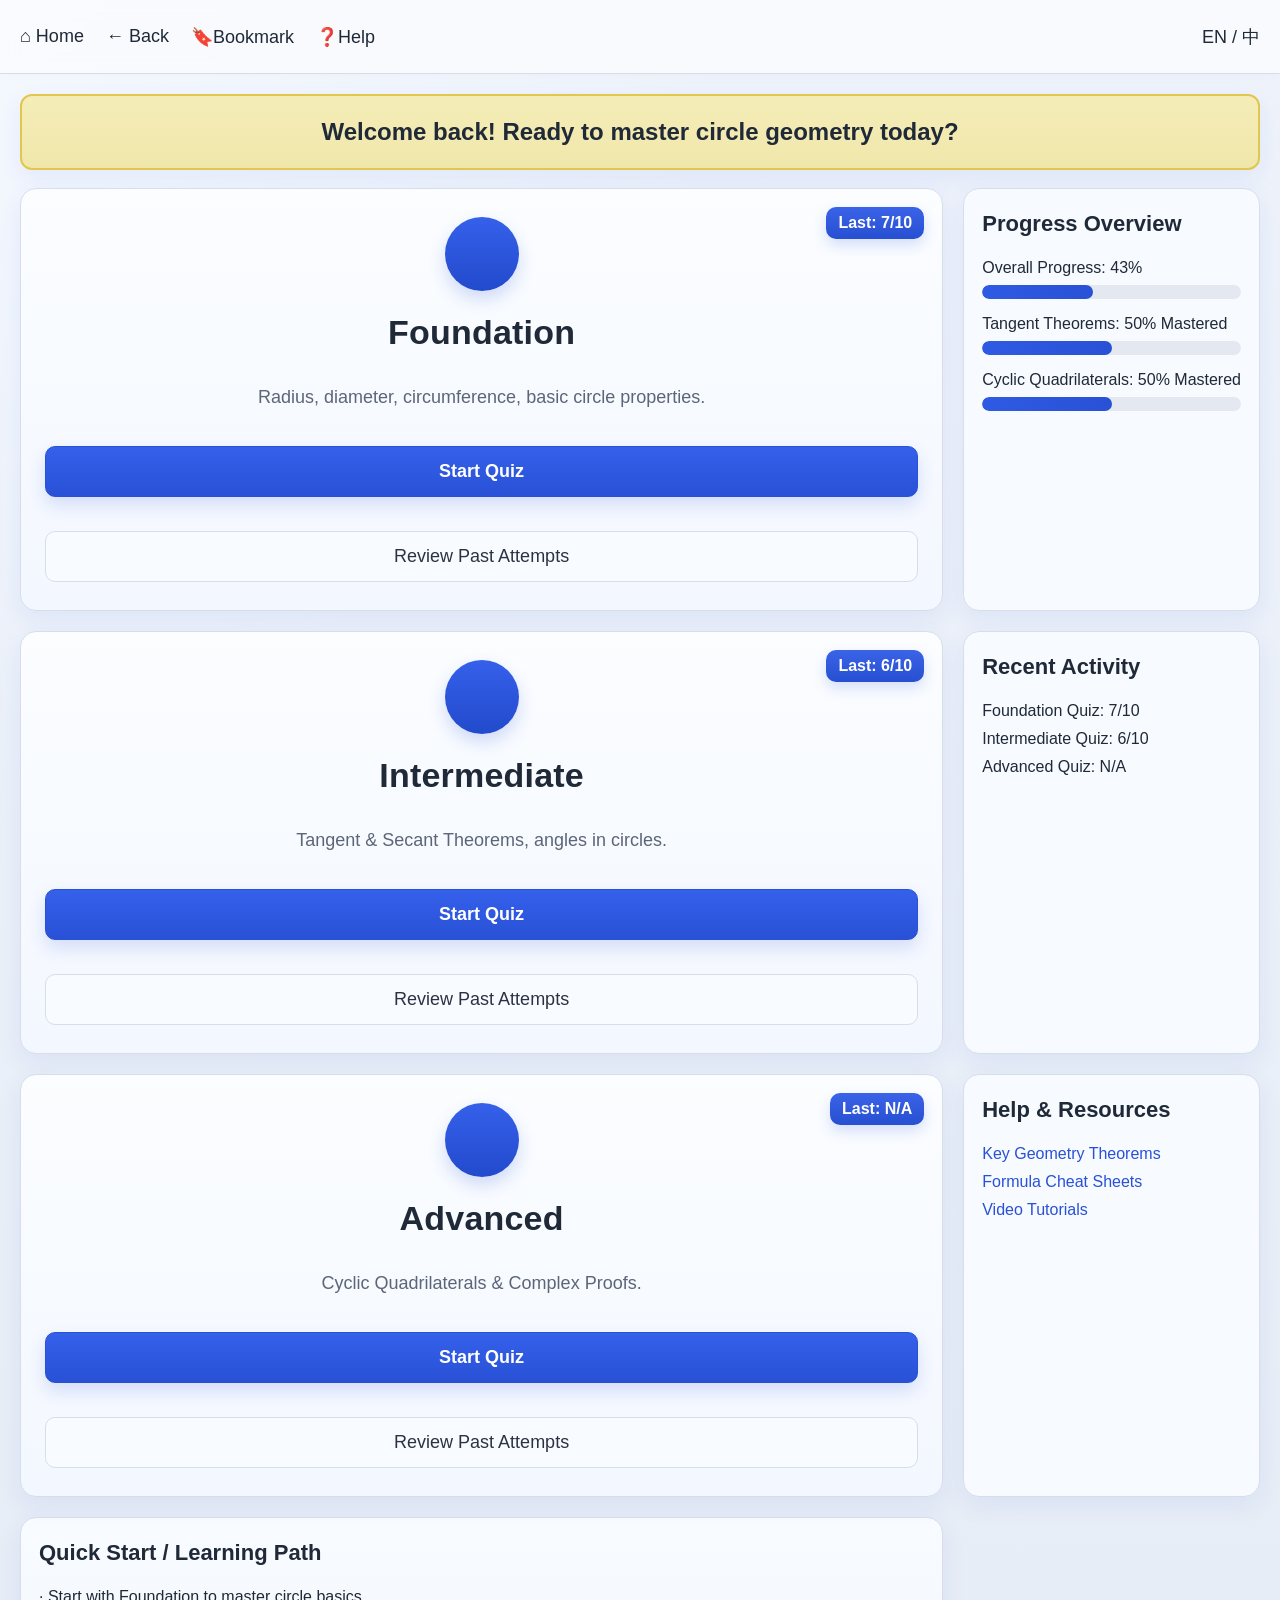
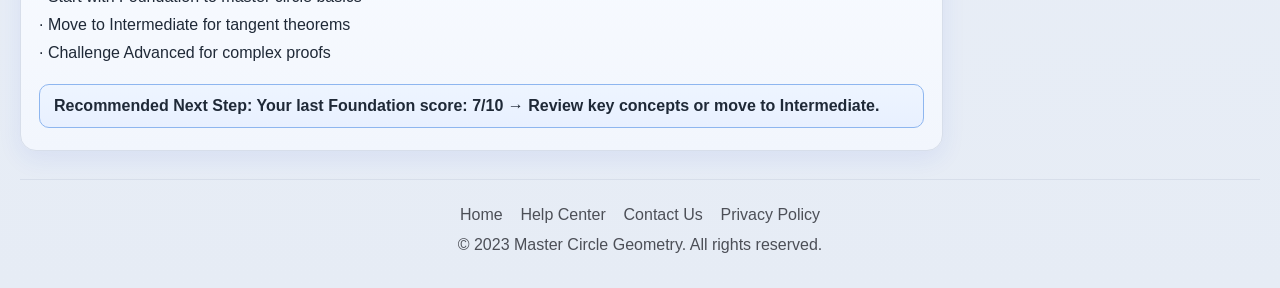
==== c/index.html @ 0cab6c7f "merge branch c into main/c folder" ====
<!DOCTYPE html>
<html lang="zh-CN">
<head>
  <meta charset="UTF-8" />
  <meta name="viewport" content="width=device-width, initial-scale=1.0" />
  <title>Master Circle Geometry Quiz</title>
  <link rel="stylesheet" href="styles.css" />
</head>
<body>
  <div id="app">
    <!-- 首页 -->
    <section id="homePage" class="page active">
      <header class="topbar">
        <div class="topbar-left">
          <span class="top-link">⌂ Home</span>
          <span class="top-link" id="topBackBtn">← Back</span>
          <span class="top-link">🔖Bookmark</span>
          <span class="top-link">❓Help</span>
        </div>
        <div class="topbar-right">EN / 中</div>
      </header>

      <div class="welcome-banner">Welcome back! Ready to master circle geometry today?</div>

<div class="home-grid">
  <div class="card module-card foundation-card" data-module="Foundation">
    <div class="module-icon"></div>
    <div class="module-badge" id="badge-Foundation">Last: 7/10</div>
    <h2>Foundation</h2>
    <p>Radius, diameter, circumference, basic circle properties.</p>
    <button class="btn btn-primary start-btn" data-module="Foundation">Start Quiz</button>
    <button class="btn btn-secondary review-btn" data-module="Foundation">Review Past Attempts</button>
  </div>

  <div class="card side-card progress-card">
    <h3>Progress Overview</h3>
    <div class="progress-label">Overall Progress: <span id="overallProgressText">65%</span></div>
    <div class="bar"><div class="bar-fill" id="overallProgressBar" style="width:65%"></div></div>

    <div class="progress-label">Tangent Theorems: <span id="tangentProgressText">80% Mastered</span></div>
    <div class="bar"><div class="bar-fill" id="tangentProgressBar" style="width:80%"></div></div>

    <div class="progress-label">Cyclic Quadrilaterals: <span id="cyclicProgressText">50% Mastered</span></div>
    <div class="bar"><div class="bar-fill" id="cyclicProgressBar" style="width:50%"></div></div>
  </div>

  <div class="card module-card intermediate-card" data-module="Intermediate">
    <div class="module-icon"></div>
    <div class="module-badge" id="badge-Intermediate">Last: 6/10</div>
    <h2>Intermediate</h2>
    <p>Tangent &amp; Secant Theorems, angles in circles.</p>
    <button class="btn btn-primary start-btn" data-module="Intermediate">Start Quiz</button>
    <button class="btn btn-secondary review-btn" data-module="Intermediate">Review Past Attempts</button>
  </div>

  <div class="card side-card recent-card">
    <h3>Recent Activity</h3>
    <div id="recentActivityList">
      <p>Foundation Quiz: 7/10</p>
      <p>Intermediate Quiz: 6/10</p>
      <p>Advanced Quiz: N/A</p>
    </div>
  </div>

  <div class="card module-card advanced-card" data-module="Advanced">
    <div class="module-icon"></div>
    <div class="module-badge" id="badge-Advanced">Last: N/A</div>
    <h2>Advanced</h2>
    <p>Cyclic Quadrilaterals &amp; Complex Proofs.</p>
    <button class="btn btn-primary start-btn" data-module="Advanced">Start Quiz</button>
    <button class="btn btn-secondary review-btn" data-module="Advanced">Review Past Attempts</button>
  </div>

  <div class="card side-card help-card">
    <h3>Help &amp; Resources</h3>
    <a href="javascript:void(0)">Key Geometry Theorems</a>
    <a href="javascript:void(0)">Formula Cheat Sheets</a>
    <a href="javascript:void(0)">Video Tutorials</a>
  </div>

  <div class="card quick-start quick-card">
    <h3>Quick Start / Learning Path</h3>
    <p>· Start with Foundation to master circle basics</p>
    <p>· Move to Intermediate for tangent theorems</p>
    <p>· Challenge Advanced for complex proofs</p>
    <div class="recommend-tip" id="recommendTip">
      Recommended Next Step: Your last Foundation score: 7/10 → Review key concepts or move to Intermediate.
    </div>
  </div>
</div>

      <footer class="footer">
        <div>Home &nbsp;&nbsp; Help Center &nbsp;&nbsp; Contact Us &nbsp;&nbsp; Privacy Policy</div>
        <div>© 2023 Master Circle Geometry. All rights reserved.</div>
      </footer>
    </section>

    <!-- 题目页 -->
<section id="quizPage" class="page">
  <header class="topbar">
    <div class="topbar-left">
      <span class="top-link" id="quizHomeBtn">⌂ Home</span>
      <span class="top-link" id="quizBackBtn">← Back</span>
      <span class="top-link">🔖Bookmark</span>
      <span class="top-link">❓Help</span>
    </div>
    <div class="topbar-right">EN / 中</div>
  </header>

  <div class="quiz-progress-wrap">
    <div class="quiz-progress-left">
      <span class="quiz-progress-title">Quiz Progress:</span>
      <div class="bar quiz-top-bar">
        <div id="quizTopProgress" class="bar-fill" style="width:10%"></div>
      </div>
    </div>
    <div class="quiz-progress-right">
      <span>Time Remaining: <span id="timeRemaining">02:45</span></span>
      <span>Questions Answered: <span id="questionsAnswered">0/10</span></span>
    </div>
  </div>

  <div class="quiz-layout">
    <!-- 左侧图示 -->
    <div class="card diagram-card">
      <div class="diagram-inner">
        <div class="diagram-placeholder" id="diagramArea"></div>
      </div>
    </div>

    <!-- 中间题目区 -->
    <div class="quiz-center">
      <div class="card question-card">
        <div class="question-card-top">
          <div class="question-title-row">
            <h2 id="questionTitle">Question 1</h2>
            <div class="question-tools">💡 Hint? &nbsp; 🚩</div>
          </div>

          <p id="questionText"></p>

          <div class="theorem-reminder" id="questionHint"></div>
        </div>

        <div class="question-card-body">
          <div id="answerPanel">
            <h3>Select your answer:</h3>
            <div id="optionsList"></div>
            <button id="submitAnswerBtn" class="btn btn-primary full-btn">Submit Answer</button>
          </div>

          <div id="feedbackPanel" class="hidden">
            <div id="feedbackText" class="feedback-text"></div>
            <div class="feedback-actions" id="feedbackActions"></div>
          </div>
        </div>
      </div>
    </div>

    <!-- 右侧功能区 -->
    <div class="quiz-right">
      <div class="card side-card nav-card">
        <h3>Quiz Navigation</h3>
        <div id="quizNavGrid" class="nav-grid"></div>
        <div class="nav-btn-group">
          <button id="prevQuestionBtn" class="btn btn-secondary">← Previous Question</button>
          <button id="nextQuestionBtn" class="btn btn-secondary">Next Question →</button>
          <button id="quizSummaryBtn" class="btn btn-primary">Quiz Summary</button>
        </div>
      </div>

      <div class="card side-card tools-card">
        <h3>Additional Tools</h3>
        <div class="tool-btn-group">
          <button class="btn btn-secondary tool-btn" id="stepSolutionBtn">Step-by-Step Solution</button>
          <button class="btn btn-secondary tool-btn" id="formulaBtn">Formula Sheet</button>
          <button class="btn btn-secondary tool-btn" id="videoBtn">Video Tutorial</button>
        </div>
      </div>
    </div>
  </div>

  <footer class="footer">
    <div>Home &nbsp;&nbsp; Help Center &nbsp;&nbsp; Contact Us &nbsp;&nbsp; Privacy Policy</div>
    <div>© 2023 Master Circle Geometry. All rights reserved.</div>
  </footer>
</section>

    <!-- 历史测验入口 -->
    <section id="attemptChooserPage" class="page">
      <header class="simple-header">
        <div class="simple-left">◻ ← 🔖 ❓</div>
        <div class="simple-right">Home &gt; Quiz &nbsp; EN / 中</div>
      </header>

      <div class="chooser-wrap">
        <h1>Review Past Attempts</h1>
        <div class="chooser-subtitle" id="attemptChooserModule">Foundation</div>
        <div class="chooser-btns">
          <button class="btn btn-primary chooser-btn" id="openLastAttemptBtn">last time</button>
          <button class="btn btn-primary chooser-btn" id="openPreviousAttemptBtn">the time before last</button>
          <button class="btn btn-secondary chooser-btn" id="exitChooserBtn">Exit</button>
        </div>
      </div>
    </section>

    <!-- 成绩页 -->
    <section id="resultPage" class="page">
      <header class="simple-header">
        <div class="simple-left">◻ ← 🔖 ❓</div>
        <div class="simple-right">Home &gt; Quiz &nbsp; EN / 中</div>
      </header>

      <div class="result-wrap">
        <h1>Great Work!</h1>

        <div class="card result-score-card">
          <div class="big-score">
            <div id="resultPercent">80</div>
            <div>%</div>
          </div>
          <div class="result-meta">
            <div class="result-badge" id="resultBadge">Tangent Theorem Proficient</div>
            <div id="resultSummaryText">8/10 Correct, 2 Mistakes</div>
          </div>
          <div class="stars" id="resultStars"></div>
        </div>

        <div class="result-message" id="resultMessage">
          You aced tangent length problems! Review chord segment theorems to strengthen your skills.
        </div>

        <div class="card mastery-card">
          <h2>Theorem Mastery</h2>
          <p class="mastery-overview">Mastery Overview: Good progress!</p>
          <div id="masteryGrid" class="mastery-grid"></div>
          <div class="next-steps" id="nextStepsText">Next Steps: Focus on weak topics to reach 100% mastery</div>
        </div>

        <div class="card summary-card">
          <h2>Mistake Summary</h2>
          <div id="mistakeSummaryList"></div>
        </div>

        <div class="bottom-panels">
         <div class="card learning-path">
  <div class="learning-path-header">
    <div>
      <h2>Learning Path</h2>
      <p class="learning-path-subtitle">Choose your next step based on this quiz result.</p>
    </div>
    <div class="learning-path-badge">Smart Recommendation</div>
  </div>

  <div class="learning-action-list">
    <button class="btn btn-secondary learning-btn" id="reviewMistakesBtn">
      <span class="learning-btn-title">Review Mistakes</span>
      <span class="learning-btn-desc">Check wrong answers and explanations</span>
    </button>

    <button class="btn btn-primary learning-btn" id="practiceWeakBtn">
      <span class="learning-btn-title">Practice Weak Problems</span>
      <span class="learning-btn-desc">Retry questions from your weakest topic</span>
    </button>

    <button class="btn btn-primary learning-btn" id="nextLevelBtn">
      <span class="learning-btn-title">Next Level Quiz</span>
      <span class="learning-btn-desc">Move forward to the next module</span>
    </button>

    <button class="btn btn-secondary learning-btn" id="advancedTopicsBtn">
      <span class="learning-btn-title">Explore Advanced Topics</span>
      <span class="learning-btn-desc">Preview key theorems and challenge content</span>
    </button>
  </div>

  <div class="learning-detail-panel" id="learningDetailPanel">
    <div class="learning-detail-title" id="learningDetailTitle">Recommended Action</div>
    <div class="learning-detail-text" id="learningDetailText">
      Based on your result, review mistakes first, then practice your weakest topic.
    </div>
    <div class="learning-detail-tags" id="learningDetailTags">
      <span class="learning-tag">Review</span>
      <span class="learning-tag">Practice</span>
      <span class="learning-tag">Improve Accuracy</span>
    </div>
  </div>
</div>

          <div class="card history-card">
  <div class="history-header">
    <h2>Recent Quiz History</h2>
    <div class="history-badge">Performance Overview</div>
  </div>

  <div id="recentQuizHistory" class="history-list"></div>

  <div class="history-progress-panel">
    <div class="history-progress-title">Module Progress</div>
    <div id="historyProgressBars"></div>
  </div>

  <div class="history-summary-box">
    <div class="summary-item">
      <span class="summary-label">Best Module</span>
      <span class="summary-value" id="bestModuleText">Foundation</span>
    </div>
    <div class="summary-item">
      <span class="summary-label">Needs Review</span>
      <span class="summary-value" id="needsReviewText">Advanced</span>
    </div>
    <div class="summary-item">
      <span class="summary-label">Average Score</span>
      <span class="summary-value" id="averageScoreText">67%</span>
    </div>
  </div>
</div>
        </div>

        <div class="result-extra-controls">
          <label><input type="checkbox" /> Dark Mode</label>
          <button class="lang-btn">Aa</button>
        </div>

        <div class="result-main-actions">
          <button class="btn btn-secondary" id="backHomeFromResultBtn">Back to Home</button>
          <button class="btn btn-primary" id="reviewErrorsFromResultBtn">Review Errors</button>
        </div>
      </div>

      <footer class="footer footer-wide">
        <div>Home &nbsp;&nbsp; Help Center &nbsp;&nbsp; Contact Us</div>
        <div>© 2023 Circle Geometry Quiz. Version 1.0</div>
        <div>Share Your Score &nbsp; ● ● ●</div>
      </footer>
    </section>

    <!-- 错题集页 -->
    <section id="errorPage" class="page">
      <header class="topbar">
        <div class="topbar-left">
          <span class="top-link" id="errorHomeBtn">⌂ Home</span>
          <span class="top-link" id="errorBackBtn">← Back</span>
          <span class="top-link">🔖Bookmark</span>
          <span class="top-link">❓Help</span>
        </div>
        <div class="topbar-right">EN / 中</div>
      </header>

      <div class="error-wrap">
        <h1>错题集 / Review Errors</h1>
        <div id="errorList" class="error-list"></div>
        <div class="error-actions-bottom">
          <button class="btn btn-secondary" id="backHomeFromErrorBtn">Back to Home</button>
        </div>
      </div>

      <footer class="footer">
        <div>Home &nbsp;&nbsp; Help Center &nbsp;&nbsp; Contact Us &nbsp;&nbsp; Privacy Policy</div>
        <div>© 2023 Master Circle Geometry. All rights reserved.</div>
      </footer>
    </section>
  </div>

  <script src="script.js"></script>
</body>
</html>
---- c/styles.css ----
* {
  box-sizing: border-box;
}

:root {
  --bg: #e8edf5;
  --panel: #f3f6fb;
  --panel-2: #eef3fb;
  --card: #f8fbff;
  --border: #d7deea;
  --border-strong: #c8d3e4;
  --text: #1f2937;
  --muted: #5c6678;
  --primary: #2851d6;
  --primary-dark: #1f43b8;
  --primary-soft: #e8efff;
  --success: #108a43;
  --danger: #d33f3f;
  --warning: #efe3a2;
  --shadow: 0 8px 24px rgba(40, 81, 214, 0.08);
}

body {
  margin: 0;
  background:
    radial-gradient(circle at top left, #f4f8ff 0%, rgba(244,248,255,0) 32%),
    linear-gradient(180deg, #eef3fb 0%, #e6ecf5 100%);
  color: var(--text);
  font-family: "Segoe UI", "PingFang SC", "Microsoft YaHei", sans-serif;
}

.page {
  display: none;
  min-height: 100vh;
}

.page.active {
  display: block;
}

.topbar,
.simple-header {
  height: 74px;
  border-bottom: 1px solid var(--border);
  background: rgba(250, 251, 254, 0.88);
  backdrop-filter: blur(8px);
  display: flex;
  align-items: center;
  justify-content: space-between;
  padding: 0 20px;
  font-size: 18px;
  box-shadow: 0 2px 10px rgba(0, 0, 0, 0.02);
}

.topbar-left,
.simple-left {
  display: flex;
  gap: 22px;
  align-items: center;
}

.top-link {
  cursor: pointer;
  user-select: none;
  transition: color 0.2s ease, transform 0.2s ease;
}

.top-link:hover {
  color: var(--primary);
  transform: translateY(-1px);
}

.topbar-right,
.simple-right {
  font-size: 18px;
}

.welcome-banner {
  width: calc(100% - 40px);
  margin: 20px auto 18px;
  background: linear-gradient(180deg, #f5edb8 0%, #efe7aa 100%);
  border: 2px solid #e2c64d;
  border-radius: 12px;
  text-align: center;
  padding: 22px 16px;
  font-size: 24px;
  font-weight: 700;
  box-shadow: var(--shadow);
}


.home-grid {
  display: grid;
  grid-template-columns: 2.1fr 1fr;
  gap: 20px;

  width: 100%;
  max-width: 1400px;
  margin: 0 auto;
  padding: 0 20px;

  align-items: stretch;
}

/* 左列 */
.foundation-card,
.intermediate-card,
.advanced-card,
.quick-card {
  grid-column: 1;
}

/* 右列 */
.progress-card,
.recent-card,
.help-card {
  grid-column: 2;
}

/* 卡片填满 */
.module-card,
.quick-start,
.side-card {
  width: 100%;
}

/* 关键：让 Advanced 和 Help 对齐 */
.advanced-card,
.help-card {
  height: 100%;
}

.module-card,
.quick-start,
.side-card {
  width: 100%;
}

.advanced-card,
.help-card {
  height: 100%;
}

.home-grid {
  align-items: stretch;
}

.card {
  background: rgba(248, 251, 255, 0.94);
  border: 1.5px solid var(--border);
  border-radius: 16px;
  padding: 22px 18px;
  box-shadow: var(--shadow);
}

.module-card {
  min-height: 210px;
  position: relative;
  text-align: left;
  display: grid;
  grid-template-columns: 120px 1fr 280px;
  align-items: center;
  gap: 22px;
  padding: 28px 24px;
  background: linear-gradient(180deg, #fbfdff 0%, #f3f7ff 100%);
}

.module-card:hover {
  transform: translateY(-2px);
  box-shadow: 0 14px 30px rgba(40, 81, 214, 0.12);
  transition: all 0.2s ease;
}

.module-main {
  display: flex;
  flex-direction: column;
  justify-content: center;
  min-height: 100%;
}

.module-actions {
  display: flex;
  flex-direction: column;
  justify-content: center;
  gap: 6px;
}

.module-icon {
  width: 74px;
  height: 74px;
  border-radius: 50%;
  background: linear-gradient(180deg, #3560ea 0%, #224acc 100%);
  margin: 0 auto;
  box-shadow: 0 8px 18px rgba(40, 81, 214, 0.2);
}

.module-badge {
  position: absolute;
  top: 18px;
  right: 18px;
  background: linear-gradient(180deg, #3a63e7 0%, #274fd2 100%);
  color: #fff;
  border-radius: 10px;
  padding: 8px 12px;
  font-weight: 700;
  line-height: 1;
  box-shadow: 0 6px 14px rgba(40, 81, 214, 0.18);
}

.module-card h2 {
  margin: 0 0 10px;
  font-size: 34px;
  font-weight: 600;
  letter-spacing: 0.2px;
}

.module-card p {
  margin: 0;
  font-size: 18px;
  color: var(--muted);
  line-height: 1.55;
}

.btn {
  width: 100%;
  border-radius: 10px;
  border: 1.5px solid var(--border);
  padding: 14px 18px;
  font-size: 18px;
  cursor: pointer;
  margin-top: 12px;
  transition: all 0.18s ease;
}

.btn:hover {
  transform: translateY(-1px);
}

.btn-primary {
  background: linear-gradient(180deg, #3560ea 0%, #2851d6 100%);
  border-color: #2851d6;
  color: #fff;
  font-weight: 700;
  box-shadow: 0 8px 18px rgba(40, 81, 214, 0.16);
}

.btn-primary:hover {
  background: linear-gradient(180deg, #3c67f0 0%, #244ac5 100%);
}

.btn-secondary {
  background: #f8fbff;
  color: #2b3342;
}

.quick-start {
  grid-column: 1 / -1;
  min-height: 230px;
  background: linear-gradient(180deg, #f8fbff 0%, #f2f6fd 100%);
}

.quick-start h3,
.side-card h3,
.learning-path h2,
.history-card h2,
.summary-card h2,
.mastery-card h2 {
  margin-top: 0;
  font-size: 22px;
}

.quick-start p,
.side-card p,
.side-card a {
  font-size: 16px;
  margin: 10px 0;
}

.side-card a {
  color: var(--primary);
  text-decoration: none;
  display: block;
}

.side-card a:hover {
  text-decoration: underline;
}

.recommend-tip {
  margin-top: 22px;
  border: 1.5px solid #8eb6ef;
  background: linear-gradient(180deg, #eef5ff 0%, #e8f0ff 100%);
  border-radius: 10px;
  padding: 12px 14px;
  font-weight: 700;
}

.bar {
  width: 100%;
  height: 14px;
  background: #e4e9f1;
  border-radius: 999px;
  overflow: hidden;
}

.bar-fill {
  height: 100%;
  background: linear-gradient(90deg, #2f5ae3 0%, #2851d6 100%);
  border-radius: 999px;
}

.progress-label {
  margin: 16px 0 8px;
  font-size: 16px;
}

.footer {
  margin: 28px 20px 0;
  border-top: 1px solid var(--border);
  padding: 20px 0 28px;
  text-align: center;
  color: #4c4f57;
  line-height: 1.9;
}

.quiz-progress-wrap {
  width: calc(100% - 40px);
  margin: 18px auto 18px;
  border: 1.5px solid #8eb6ef;
  background: linear-gradient(180deg, #edf5ff 0%, #e4efff 100%);
  border-radius: 12px;
  padding: 18px 14px;
  display: flex;
  justify-content: space-between;
  align-items: center;
  box-shadow: var(--shadow);
}

.quiz-progress-left {
  display: flex;
  align-items: center;
  gap: 12px;
  width: 46%;
}

.quiz-progress-title {
  font-size: 18px;
  font-weight: 700;
  white-space: nowrap;
}

.quiz-top-bar {
  flex: 1;
}

.quiz-progress-right {
  display: flex;
  gap: 24px;
  font-size: 18px;
}

.quiz-layout {
  width: calc(100% - 40px);
  margin: 0 auto;
  display: grid;
  grid-template-columns: 1.15fr 1.1fr 0.72fr;
  gap: 18px;
}

.diagram-card {
  min-height: 640px;
  display: flex;
  align-items: center;
  justify-content: center;
}

.diagram-placeholder {
  width: 100%;
  height: 560px;
  position: relative;
  background: linear-gradient(180deg, #fbfdff 0%, #f3f7fe 100%);
  border-radius: 12px;
}

.diagram-placeholder .point,
.diagram-placeholder .label {
  position: absolute;
  font-size: 20px;
}

.question-card {
  min-height: 640px;
}

.question-title-row {
  display: flex;
  justify-content: space-between;
  align-items: flex-start;
  gap: 10px;
}

.question-title-row h2 {
  margin: 0 0 16px;
  font-size: 24px;
}

.question-tools {
  color: var(--primary);
  font-size: 18px;
}

#questionText {
  font-size: 18px;
  line-height: 1.55;
  min-height: 122px;
}

.theorem-reminder {
  margin: 18px 0 22px;
  background: linear-gradient(180deg, #f5ebb0 0%, #efe2a0 100%);
  border: 1.5px solid #dcc76e;
  border-radius: 10px;
  padding: 16px;
  font-size: 17px;
  font-weight: 700;
}

#optionsList {
  display: grid;
  gap: 12px;
  margin-top: 10px;
}

.option-item {
  border: 1.5px solid var(--border);
  border-radius: 10px;
  padding: 14px 16px;
  font-size: 18px;
  cursor: pointer;
  text-align: center;
  background: #f8fbff;
  transition: all 0.16s ease;
}

.option-item:hover {
  border-color: #aac0f5;
  background: #f1f6ff;
}

.option-item.selected {
  border-color: var(--primary);
  background: var(--primary-soft);
}

.full-btn {
  margin-top: 18px;
}

.hidden {
  display: none;
}

.feedback-text {
  font-size: 26px;
  font-weight: 700;
  margin: 12px 0 18px;
}

.feedback-text.correct {
  color: var(--success);
}

.feedback-text.incorrect {
  color: var(--danger);
}

.feedback-actions {
  display: grid;
  gap: 12px;
}

.quiz-right .side-card {
  min-height: 280px;
}

.nav-grid {
  display: grid;
  grid-template-columns: repeat(3, 1fr);
  gap: 10px;
  margin-bottom: 18px;
}

.nav-item {
  border: 1.5px solid var(--border);
  border-radius: 10px;
  background: #f8fbff;
  height: 42px;
  font-size: 18px;
  cursor: pointer;
  transition: all 0.16s ease;
}

.nav-item:hover {
  border-color: #adc3f7;
}

.nav-item.active {
  background: linear-gradient(180deg, #3560ea 0%, #2851d6 100%);
  color: #fff;
  border-color: #2851d6;
  font-weight: 700;
}

.tool-btn {
  margin-top: 14px;
}

.chooser-wrap {
  width: 540px;
  margin: 120px auto;
  text-align: center;
}

.chooser-wrap h1 {
  font-size: 46px;
  color: var(--primary);
  margin-bottom: 10px;
}

.chooser-subtitle {
  font-size: 28px;
  margin-bottom: 28px;
}

.chooser-btns {
  display: grid;
  gap: 16px;
}

.chooser-btn {
  font-size: 22px;
  padding: 16px;
}

.result-wrap {
  width: 840px;
  margin: 30px auto;
}

.result-wrap h1 {
  text-align: center;
  color: var(--primary);
  font-size: 52px;
  margin-bottom: 18px;
}

.result-score-card,
.mastery-card,
.summary-card,
.learning-path,
.history-card {
  margin-bottom: 20px;
}

.result-score-card {
  display: grid;
  grid-template-columns: 220px 1fr 120px;
  align-items: center;
  min-height: 170px;
}

.big-score {
  color: var(--primary);
  font-weight: 800;
  font-size: 66px;
  text-align: center;
  line-height: 0.95;
}

#resultPercent {
  font-size: 74px;
}

.result-badge {
  display: inline-block;
  padding: 8px 14px;
  border-radius: 10px;
  background: linear-gradient(180deg, #3a63e7 0%, #274fd2 100%);
  color: #fff;
  font-weight: 700;
  margin-bottom: 12px;
}

.result-meta {
  font-size: 18px;
}

.stars {
  color: #e0a700;
  font-size: 34px;
  text-align: center;
}

.result-message {
  font-size: 18px;
  text-align: center;
  margin: 10px 0 24px;
}

.mastery-overview,
.next-steps {
  text-align: center;
  font-size: 18px;
  color: #4a4d56;
}

.mastery-grid {
  display: grid;
  grid-template-columns: 1fr 1fr;
  gap: 16px 34px;
  margin: 24px 0 18px;
}

.mastery-item {
  display: grid;
  grid-template-columns: 110px 1fr 70px;
  gap: 12px;
  align-items: center;
  font-size: 18px;
}

.mini-bar {
  display: flex;
  gap: 4px;
}

.mini-bar span {
  display: inline-block;
  width: 18px;
  height: 28px;
  background: #d9dde4;
  border-radius: 2px;
}

.mini-bar span.active {
  background: linear-gradient(180deg, #3560ea 0%, #2851d6 100%);
}

.mistake-row {
  display: flex;
  justify-content: space-between;
  font-size: 18px;
  padding: 10px 0;
}

.mistake-row a {
  color: var(--primary);
  text-decoration: none;
}

.mistake-row a:hover {
  text-decoration: underline;
}

.bottom-panels {
  display: grid;
  grid-template-columns: 1fr 1fr;
  gap: 20px;
}

.history-chart-box {
  margin-top: 16px;
  height: 150px;
  border: 2px solid #999;
  border-radius: 8px;
  position: relative;
  background: #f9fbff;
}

.history-chart-box::before,
.history-chart-box::after {
  content: "";
  position: absolute;
  left: 8px;
  right: 8px;
  top: 50%;
  border-top: 2px solid #666;
  transform: rotate(13deg);
  transform-origin: center;
}

.history-chart-box::after {
  transform: rotate(-13deg);
}

.result-extra-controls {
  margin: 10px 0 10px;
  display: flex;
  justify-content: center;
  gap: 26px;
  align-items: center;
  font-size: 18px;
}

.lang-btn {
  background: #1e2c4f;
  color: #fff;
  border: none;
  border-radius: 8px;
  padding: 10px 18px;
  font-size: 18px;
}

.result-main-actions {
  display: grid;
  grid-template-columns: 1fr 1fr;
  gap: 16px;
  margin-top: 18px;
}

.footer-wide {
  display: flex;
  justify-content: space-between;
  text-align: left;
}

.error-wrap {
  width: calc(100% - 40px);
  margin: 28px auto;
}

.error-wrap h1 {
  color: var(--primary);
  margin-bottom: 22px;
}

.error-list {
  display: grid;
  gap: 16px;
}

.error-item {
  background: rgba(248, 251, 255, 0.95);
  border: 1.5px solid var(--border);
  border-radius: 16px;
  padding: 18px;
  box-shadow: var(--shadow);
}

.error-item h3 {
  margin: 0 0 12px;
  font-size: 22px;
}

.error-item p {
  margin: 8px 0;
  font-size: 17px;
  line-height: 1.55;
}

.error-item .error-btn-row {
  display: flex;
  gap: 12px;
  margin-top: 14px;
}

.error-actions-bottom {
  margin-top: 20px;
  max-width: 300px;
}

@media (max-width: 1280px) {
  .home-grid,
  .quiz-layout,
  .bottom-panels,
  .home-left {
    grid-template-columns: 1fr;
  }

  .module-card {
    grid-template-columns: 1fr;
    text-align: center;
    min-height: auto;
  }

  .module-main,
  .module-actions {
    text-align: center;
  }

  .result-wrap,
  .chooser-wrap {
    width: calc(100% - 40px);
  }

  .result-score-card {
    grid-template-columns: 1fr;
    gap: 12px;
  }

  .footer-wide {
    display: block;
    text-align: center;
  }
}

.quiz-progress-wrap {
  width: 100%;
  max-width: 1720px;
  margin: 18px auto;
  padding: 0 20px;
  display: grid;
  grid-template-columns: 1.2fr auto;
  gap: 24px;
  align-items: center;
}

.quiz-progress-wrap > div {
  border: 1.5px solid #8eb6ef;
  background: linear-gradient(180deg, #edf5ff 0%, #e4efff 100%);
  border-radius: 14px;
  box-shadow: var(--shadow);
}

.quiz-progress-left {
  display: flex;
  align-items: center;
  gap: 14px;
  padding: 18px 16px;
  min-height: 74px;
}

.quiz-progress-title {
  font-size: 18px;
  font-weight: 700;
  white-space: nowrap;
}

.quiz-top-bar {
  flex: 1;
}

.quiz-progress-right {
  display: flex;
  align-items: center;
  gap: 28px;
  padding: 18px 20px;
  min-height: 74px;
  font-size: 18px;
  justify-content: center;
}

.quiz-layout {
  width: 100%;
  max-width: 1720px;
  margin: 0 auto;
  padding: 0 20px;
  display: grid;
  grid-template-columns: 1.05fr 1fr 0.62fr;
  gap: 20px;
  align-items: start;
}

/* 左侧图示区 */
.diagram-card {
  min-height: 780px;
  padding: 18px;
  display: flex;
}

.diagram-inner {
  width: 100%;
  min-height: 740px;
  border-radius: 14px;
  background: linear-gradient(180deg, #fbfdff 0%, #f3f7fe 100%);
  display: flex;
  align-items: center;
  justify-content: center;
}

.diagram-placeholder {
  width: 100%;
  height: 100%;
  min-height: 700px;
  position: relative;
  border-radius: 14px;
}

.diagram-placeholder .point,
.diagram-placeholder .label {
  position: absolute;
  font-size: 22px;
  color: #22314d;
}

/* 中间题目区 */
.quiz-center {
  width: 100%;
}

.question-card {
  min-height: 780px;
  padding: 22px 20px;
  display: flex;
  flex-direction: column;
  justify-content: space-between;
}

.question-card-top {
  display: flex;
  flex-direction: column;
  gap: 18px;
}

.question-card-body {
  margin-top: 20px;
}

.question-title-row {
  display: flex;
  justify-content: space-between;
  align-items: flex-start;
  gap: 12px;
}

.question-title-row h2 {
  margin: 0;
  font-size: 28px;
  line-height: 1.3;
}

.question-tools {
  color: var(--primary);
  font-size: 18px;
  white-space: nowrap;
}

#questionText {
  margin: 0;
  font-size: 18px;
  line-height: 1.7;
  min-height: 88px;
}

.theorem-reminder {
  margin: 0;
  background: linear-gradient(180deg, #f5ebb0 0%, #efe2a0 100%);
  border: 1.5px solid #dcc76e;
  border-radius: 12px;
  padding: 18px 16px;
  font-size: 18px;
  font-weight: 700;
  line-height: 1.5;
}

#answerPanel h3 {
  margin: 0 0 16px;
  font-size: 20px;
}

#optionsList {
  display: grid;
  gap: 14px;
}

.option-item {
  border: 1.5px solid var(--border);
  border-radius: 12px;
  min-height: 64px;
  padding: 16px 18px;
  font-size: 18px;
  cursor: pointer;
  text-align: center;
  background: #f8fbff;
  display: flex;
  align-items: center;
  justify-content: center;
  transition: all 0.16s ease;
}

.option-item:hover {
  border-color: #aac0f5;
  background: #f1f6ff;
}

.option-item.selected {
  border-color: var(--primary);
  background: var(--primary-soft);
}

.full-btn {
  margin-top: 18px;
  min-height: 66px;
  font-size: 19px;
}

.feedback-text {
  font-size: 28px;
  font-weight: 700;
  margin: 12px 0 18px;
}

.feedback-text.correct {
  color: var(--success);
}

.feedback-text.incorrect {
  color: var(--danger);
}

.feedback-actions {
  display: grid;
  gap: 12px;
}

/* 右侧导航和工具区 */
.quiz-right {
  display: grid;
  gap: 20px;
}

.quiz-right .side-card {
  width: 100%;
}

.nav-card {
  min-height: 430px;
  display: flex;
  flex-direction: column;
}

.tools-card {
  min-height: 330px;
  display: flex;
  flex-direction: column;
}

.nav-card h3,
.tools-card h3 {
  margin-top: 0;
  margin-bottom: 18px;
  font-size: 24px;
}

.nav-grid {
  display: grid;
  grid-template-columns: repeat(3, 1fr);
  gap: 12px;
  margin-bottom: 20px;
}

.nav-item {
  border: 1.5px solid var(--border);
  border-radius: 12px;
  background: #f8fbff;
  min-height: 52px;
  font-size: 20px;
  cursor: pointer;
  transition: all 0.16s ease;
}

.nav-item:hover {
  border-color: #adc3f7;
}

.nav-item.active {
  background: linear-gradient(180deg, #3560ea 0%, #2851d6 100%);
  color: #fff;
  border-color: #2851d6;
  font-weight: 700;
}

.nav-btn-group,
.tool-btn-group {
  display: grid;
  gap: 14px;
}

.nav-btn-group .btn,
.tool-btn-group .btn {
  min-height: 60px;
  font-size: 18px;
}

.tool-btn {
  margin-top: 0;
}

/* 响应式 */
@media (max-width: 1400px) {
  .quiz-layout {
    grid-template-columns: 1fr;
  }

  .quiz-progress-wrap {
    grid-template-columns: 1fr;
  }

  .diagram-card,
  .question-card,
  .nav-card,
  .tools-card {
    min-height: auto;
  }

  .diagram-inner,
  .diagram-placeholder {
    min-height: 420px;
  }
}

/* =========================
   QUIZ PAGE FINAL OVERRIDE
   第二界面最终覆盖样式
   ========================= */

#quizPage .quiz-progress-wrap {
  width: 100%;
  max-width: 1720px;
  margin: 18px auto;
  padding: 0 20px;
  display: grid;
  grid-template-columns: 1.2fr auto;
  gap: 24px;
  align-items: stretch;
}

#quizPage .quiz-progress-left,
#quizPage .quiz-progress-right {
  border: 1.5px solid #8eb6ef;
  background: linear-gradient(180deg, #edf5ff 0%, #e4efff 100%);
  border-radius: 14px;
  box-shadow: var(--shadow);
}

#quizPage .quiz-progress-left {
  display: flex;
  align-items: center;
  gap: 14px;
  padding: 18px 16px;
  min-height: 74px;
}

#quizPage .quiz-progress-title {
  font-size: 18px;
  font-weight: 700;
  white-space: nowrap;
}

#quizPage .quiz-top-bar {
  flex: 1;
}

#quizPage .quiz-progress-right {
  display: flex;
  align-items: center;
  justify-content: center;
  gap: 28px;
  padding: 18px 20px;
  min-height: 74px;
  font-size: 18px;
}

#quizPage .quiz-layout {
  width: 100%;
  max-width: 1720px;
  margin: 0 auto;
  padding: 0 20px;
  display: grid;
  grid-template-columns: 1.05fr 1fr 0.62fr;
  gap: 20px;
  align-items: stretch;
}

/* 三栏统一等高 */
#quizPage .diagram-card,
#quizPage .question-card,
#quizPage .quiz-right {
  height: 100%;
}

/* 左侧图示区 */
#quizPage .diagram-card {
  min-height: 760px;
  padding: 18px;
  display: flex;
}

#quizPage .diagram-inner {
  width: 100%;
  min-height: 720px;
  border-radius: 14px;
  background: linear-gradient(180deg, #fbfdff 0%, #f3f7fe 100%);
  display: flex;
  align-items: stretch;
  justify-content: stretch;
}

#quizPage .diagram-placeholder {
  width: 100%;
  min-height: 720px;
  position: relative;
  border-radius: 14px;
  overflow: hidden;
}

/* 图形辅助样式 */
#quizPage .diagram-placeholder .point,
#quizPage .diagram-placeholder .label {
  position: absolute;
  color: #22314d;
  z-index: 2;
}

#quizPage .diagram-placeholder .point {
  width: 12px;
  height: 12px;
  border-radius: 50%;
  background: #2851d6;
  transform: translate(-50%, -50%);
}

#quizPage .diagram-placeholder .point-name {
  position: absolute;
  font-size: 22px;
  color: #22314d;
  transform: translate(-50%, -50%);
  z-index: 3;
}

#quizPage .diagram-placeholder .line {
  position: absolute;
  height: 3px;
  background: #2851d6;
  transform-origin: left center;
  border-radius: 2px;
  z-index: 1;
}

#quizPage .diagram-placeholder .circle-shape {
  position: absolute;
  border: 3px solid #2851d6;
  border-radius: 50%;
  z-index: 1;
}

#quizPage .diagram-placeholder .label {
  font-size: 22px;
}

/* 中间题目区 */
#quizPage .quiz-center {
  width: 100%;
  display: flex;
}

#quizPage .question-card {
  width: 100%;
  min-height: 760px;
  padding: 24px 20px;
  display: flex;
  flex-direction: column;
}

#quizPage .question-card-top {
  display: flex;
  flex-direction: column;
  gap: 18px;
}

#quizPage .question-card-body {
  margin-top: 18px;
  display: flex;
  flex-direction: column;
  flex: 1;
}

#quizPage .question-title-row {
  display: flex;
  justify-content: space-between;
  align-items: flex-start;
  gap: 12px;
}

#quizPage .question-title-row h2 {
  margin: 0;
  font-size: 28px;
  line-height: 1.3;
}

#quizPage .question-tools {
  color: var(--primary);
  font-size: 18px;
  white-space: nowrap;
}

#quizPage #questionText {
  margin: 0;
  font-size: 18px;
  line-height: 1.7;
  min-height: 88px;
}

#quizPage .theorem-reminder {
  margin: 0;
  background: linear-gradient(180deg, #f5ebb0 0%, #efe2a0 100%);
  border: 1.5px solid #dcc76e;
  border-radius: 12px;
  padding: 18px 16px;
  font-size: 18px;
  font-weight: 700;
  line-height: 1.5;
}

#quizPage #answerPanel {
  display: flex;
  flex-direction: column;
  flex: 1;
}

#quizPage #answerPanel h3 {
  margin: 0 0 16px;
  font-size: 20px;
}

#quizPage #optionsList {
  display: grid;
  gap: 14px;
}

#quizPage .option-item {
  border: 1.5px solid var(--border);
  border-radius: 12px;
  min-height: 72px;
  padding: 16px 18px;
  font-size: 18px;
  cursor: pointer;
  text-align: center;
  background: #f8fbff;
  display: flex;
  align-items: center;
  justify-content: center;
  transition: all 0.16s ease;
}

#quizPage .option-item:hover {
  border-color: #aac0f5;
  background: #f1f6ff;
}

#quizPage .option-item.selected {
  border-color: var(--primary);
  background: var(--primary-soft);
}

#quizPage .full-btn {
  margin-top: auto;
  min-height: 66px;
  font-size: 19px;
}

#quizPage .feedback-text {
  font-size: 28px;
  font-weight: 700;
  margin: 12px 0 18px;
}

#quizPage .feedback-text.correct {
  color: var(--success);
}

#quizPage .feedback-text.incorrect {
  color: var(--danger);
}

#quizPage .feedback-actions {
  display: grid;
  gap: 12px;
}

/* 右侧导航和工具 */
#quizPage .quiz-right {
  display: grid;
  grid-template-rows: 1fr 320px;
  gap: 20px;
  align-self: stretch;
}

#quizPage .quiz-right .side-card {
  width: 100%;
  margin: 0;
}

#quizPage .nav-card,
#quizPage .tools-card {
  display: flex;
  flex-direction: column;
  justify-content: flex-start;
}

#quizPage .nav-card h3,
#quizPage .tools-card h3 {
  margin-top: 0;
  margin-bottom: 18px;
  font-size: 24px;
}

#quizPage .nav-grid {
  display: grid;
  grid-template-columns: repeat(3, 1fr);
  gap: 12px;
  margin-bottom: 20px;
}

#quizPage .nav-item {
  border: 1.5px solid var(--border);
  border-radius: 12px;
  background: #f8fbff;
  min-height: 52px;
  font-size: 20px;
  cursor: pointer;
  transition: all 0.16s ease;
}

#quizPage .nav-item:hover {
  border-color: #adc3f7;
}

#quizPage .nav-item.active {
  background: linear-gradient(180deg, #3560ea 0%, #2851d6 100%);
  color: #fff;
  border-color: #2851d6;
  font-weight: 700;
}

#quizPage .nav-btn-group,
#quizPage .tool-btn-group {
  display: grid;
  gap: 14px;
}

#quizPage .nav-btn-group .btn,
#quizPage .tool-btn-group .btn {
  min-height: 60px;
  font-size: 18px;
}

#quizPage .tool-btn {
  margin-top: 0;
}

/* 响应式 */
@media (max-width: 1400px) {
  #quizPage .quiz-layout {
    grid-template-columns: 1fr;
  }

  #quizPage .quiz-progress-wrap {
    grid-template-columns: 1fr;
  }

  #quizPage .quiz-right {
    grid-template-rows: auto auto;
  }

  #quizPage .diagram-card,
  #quizPage .question-card {
    min-height: auto;
  }

  #quizPage .diagram-inner,
  #quizPage .diagram-placeholder {
    min-height: 420px;
  }
}
/* ===== 第二界面美化增强版 ===== */

#quizPage .quiz-layout {
  width: 100%;
  max-width: 1720px;
  margin: 0 auto;
  padding: 0 20px;
  display: grid;
  grid-template-columns: 0.88fr 1.08fr 0.56fr;
  gap: 20px;
  align-items: stretch;
}

#quizPage .diagram-card {
  min-height: 720px;
  padding: 16px;
  display: flex;
}

#quizPage .diagram-inner {
  width: 100%;
  min-height: 688px;
  border-radius: 18px;
  background:
    radial-gradient(circle at top left, rgba(53, 96, 234, 0.08) 0%, rgba(53, 96, 234, 0) 28%),
    linear-gradient(180deg, #fcfdff 0%, #f3f7fe 100%);
  border: 1.5px solid #dbe4f2;
  display: flex;
  align-items: center;
  justify-content: center;
  overflow: hidden;
}

#quizPage .diagram-placeholder {
  width: 100%;
  min-height: 640px;
  position: relative;
  border-radius: 16px;
  background:
    linear-gradient(rgba(40,81,214,0.035) 1px, transparent 1px),
    linear-gradient(90deg, rgba(40,81,214,0.035) 1px, transparent 1px);
  background-size: 36px 36px;
}

/* 左侧加标题说明，更像真实学习界面 */
#quizPage .diagram-card::before {
  content: "Geometry Diagram";
  position: absolute;
  margin-top: -2px;
  margin-left: 8px;
  font-size: 16px;
  font-weight: 700;
  color: #4c5d7c;
  z-index: 5;
}

#quizPage .diagram-card {
  position: relative;
  padding-top: 44px;
}

/* 中间题目卡更紧凑一点 */
#quizPage .question-card {
  min-height: 720px;
  padding: 24px 22px;
  display: flex;
  flex-direction: column;
  border-radius: 18px;
}

#quizPage .question-card-top {
  gap: 16px;
}

#quizPage #questionText {
  min-height: 72px;
  font-size: 19px;
  line-height: 1.7;
}

#quizPage .theorem-reminder {
  padding: 16px 18px;
  font-size: 17px;
  border-radius: 14px;
}

#quizPage #answerPanel {
  display: flex;
  flex-direction: column;
  flex: 1;
}

#quizPage #optionsList {
  gap: 14px;
}

#quizPage .option-item {
  min-height: 74px;
  border-radius: 14px;
  font-size: 18px;
  font-weight: 500;
}

#quizPage .full-btn {
  margin-top: auto;
  min-height: 68px;
  border-radius: 14px;
  font-size: 20px;
}

/* 右侧更像工具面板 */
#quizPage .quiz-right {
  display: grid;
  grid-template-rows: 1fr auto;
  gap: 20px;
}

#quizPage .nav-card,
#quizPage .tools-card {
  border-radius: 18px;
}

#quizPage .nav-card h3,
#quizPage .tools-card h3 {
  font-size: 22px;
  margin-bottom: 18px;
}

#quizPage .nav-grid {
  gap: 12px;
  margin-bottom: 18px;
}

#quizPage .nav-item {
  min-height: 54px;
  border-radius: 12px;
  font-size: 19px;
}

#quizPage .nav-btn-group .btn,
#quizPage .tool-btn-group .btn {
  min-height: 58px;
  border-radius: 12px;
}

/* 图形元素更精致 */
#quizPage .diagram-placeholder .point {
  width: 14px;
  height: 14px;
  border-radius: 50%;
  background: #2851d6;
  border: 2px solid #ffffff;
  box-shadow: 0 3px 10px rgba(40, 81, 214, 0.25);
  transform: translate(-50%, -50%);
  position: absolute;
  z-index: 3;
}

#quizPage .diagram-placeholder .point-name {
  position: absolute;
  font-size: 22px;
  font-weight: 600;
  color: #22314d;
  transform: translate(-50%, -50%);
  z-index: 4;
}

#quizPage .diagram-placeholder .line {
  position: absolute;
  height: 3px;
  background: linear-gradient(90deg, #2b57dd 0%, #4b74eb 100%);
  transform-origin: left center;
  border-radius: 99px;
  box-shadow: 0 1px 4px rgba(40, 81, 214, 0.18);
  z-index: 2;
}

#quizPage .diagram-placeholder .circle-shape {
  position: absolute;
  border: 4px solid #2d57dd;
  border-radius: 50%;
  box-shadow: inset 0 0 0 8px rgba(43, 87, 221, 0.04);
  z-index: 1;
}

#quizPage .diagram-placeholder .label {
  position: absolute;
  font-size: 20px;
  font-weight: 600;
  color: #314360;
  z-index: 4;
  background: rgba(255,255,255,0.72);
  padding: 4px 8px;
  border-radius: 8px;
}

/* 小屏 */
@media (max-width: 1400px) {
  #quizPage .quiz-layout {
    grid-template-columns: 1fr;
  }

  #quizPage .diagram-card,
  #quizPage .question-card {
    min-height: auto;
  }

  #quizPage .diagram-inner,
  #quizPage .diagram-placeholder {
    min-height: 440px;
  }
}
/* ===== 第三界面 Recent Quiz History 美化 ===== */

.history-card {
  display: flex;
  flex-direction: column;
  gap: 18px;
  min-height: 520px;
}

.history-header {
  display: flex;
  justify-content: space-between;
  align-items: center;
  gap: 12px;
}

.history-header h2 {
  margin: 0;
  font-size: 24px;
}

.history-badge {
  padding: 8px 14px;
  border-radius: 999px;
  background: linear-gradient(180deg, #edf4ff 0%, #e3edff 100%);
  border: 1px solid #bfd0f5;
  color: #2c4fbf;
  font-weight: 700;
  font-size: 14px;
}

.history-list {
  display: grid;
  gap: 14px;
}

.history-item {
  display: grid;
  grid-template-columns: 1fr auto auto;
  gap: 14px;
  align-items: center;
  padding: 14px 16px;
  border: 1.5px solid #d9e1ee;
  border-radius: 14px;
  background: linear-gradient(180deg, #fbfdff 0%, #f4f8ff 100%);
}

.history-item-left {
  display: flex;
  flex-direction: column;
  gap: 6px;
}

.history-module {
  font-size: 20px;
  font-weight: 700;
  color: #1f2937;
}

.history-subtext {
  font-size: 14px;
  color: #667085;
}

.history-score {
  font-size: 26px;
  font-weight: 800;
  color: #2851d6;
  min-width: 64px;
  text-align: right;
}

.history-status {
  min-width: 110px;
  text-align: center;
  padding: 8px 12px;
  border-radius: 999px;
  font-size: 14px;
  font-weight: 700;
}

.history-status.good {
  background: #e8f7ee;
  color: #108a43;
}

.history-status.mid {
  background: #fff4db;
  color: #c58700;
}

.history-status.low {
  background: #fdecec;
  color: #d33f3f;
}

.history-progress-panel {
  border: 1.5px solid #d9e1ee;
  border-radius: 16px;
  padding: 16px;
  background: linear-gradient(180deg, #fbfdff 0%, #f5f8fd 100%);
}

.history-progress-title {
  font-size: 18px;
  font-weight: 700;
  margin-bottom: 14px;
}

.progress-row {
  display: grid;
  grid-template-columns: 120px 1fr 60px;
  gap: 12px;
  align-items: center;
  margin-bottom: 12px;
}

.progress-row:last-child {
  margin-bottom: 0;
}

.progress-row .module-name {
  font-size: 16px;
  font-weight: 600;
}

.progress-row .module-percent {
  text-align: right;
  font-size: 15px;
  font-weight: 700;
  color: #2851d6;
}

.history-summary-box {
  display: grid;
  grid-template-columns: repeat(3, 1fr);
  gap: 14px;
}

.summary-item {
  border: 1.5px solid #d9e1ee;
  border-radius: 14px;
  padding: 16px 14px;
  background: linear-gradient(180deg, #fafdff 0%, #f3f7fe 100%);
  text-align: center;
}

.summary-label {
  display: block;
  font-size: 14px;
  color: #667085;
  margin-bottom: 8px;
}

.summary-value {
  display: block;
  font-size: 20px;
  font-weight: 800;
  color: #1f2937;
}

@media (max-width: 900px) {
  .history-item {
    grid-template-columns: 1fr;
  }

  .history-score,
  .history-status {
    text-align: left;
  }

  .history-summary-box {
    grid-template-columns: 1fr;
  }

  .progress-row {
    grid-template-columns: 90px 1fr 50px;
  }
}

/* ===== 第三界面 Learning Path 美化 ===== */

.learning-path {
  display: flex;
  flex-direction: column;
  gap: 18px;
  min-height: 520px;
}

.learning-path-header {
  display: flex;
  justify-content: space-between;
  align-items: flex-start;
  gap: 14px;
}

.learning-path-header h2 {
  margin: 0 0 8px;
  font-size: 24px;
}

.learning-path-subtitle {
  margin: 0;
  color: #667085;
  font-size: 15px;
  line-height: 1.5;
}

.learning-path-badge {
  padding: 8px 14px;
  border-radius: 999px;
  background: linear-gradient(180deg, #edf4ff 0%, #e3edff 100%);
  border: 1px solid #bfd0f5;
  color: #2c4fbf;
  font-weight: 700;
  font-size: 14px;
  white-space: nowrap;
}

.learning-action-list {
  display: grid;
  gap: 14px;
}

.learning-btn {
  min-height: 88px;
  border-radius: 16px;
  display: flex;
  flex-direction: column;
  align-items: center;
  justify-content: center;
  gap: 6px;
  text-align: center;
  padding: 18px 16px;
}

.learning-btn-title {
  font-size: 20px;
  font-weight: 800;
  display: block;
}

.learning-btn-desc {
  font-size: 14px;
  opacity: 0.9;
  display: block;
}

.learning-detail-panel {
  margin-top: 6px;
  border: 1.5px solid #d9e1ee;
  border-radius: 16px;
  padding: 18px 16px;
  background: linear-gradient(180deg, #fbfdff 0%, #f4f8ff 100%);
  box-shadow: inset 0 1px 0 rgba(255,255,255,0.7);
}

.learning-detail-title {
  font-size: 18px;
  font-weight: 800;
  color: #1f2937;
  margin-bottom: 10px;
}

.learning-detail-text {
  font-size: 15px;
  line-height: 1.7;
  color: #4b5565;
  margin-bottom: 14px;
}

.learning-detail-tags {
  display: flex;
  flex-wrap: wrap;
  gap: 8px;
}

.learning-tag {
  display: inline-flex;
  align-items: center;
  padding: 7px 12px;
  border-radius: 999px;
  background: #eef4ff;
  color: #2851d6;
  border: 1px solid #c7d8fb;
  font-size: 13px;
  font-weight: 700;
}

@media (max-width: 900px) {
  .learning-path-header {
    flex-direction: column;
  }

  .learning-path-badge {
    align-self: flex-start;
  }
}

.learning-btn.active-learning {
  transform: translateY(-1px);
  box-shadow: 0 10px 22px rgba(40, 81, 214, 0.16);
  border-color: #7ea4f5;
}

.learning-btn.active-learning.btn-secondary {
  background: linear-gradient(180deg, #eef4ff 0%, #e3edff 100%);
  color: #244ac5;
}
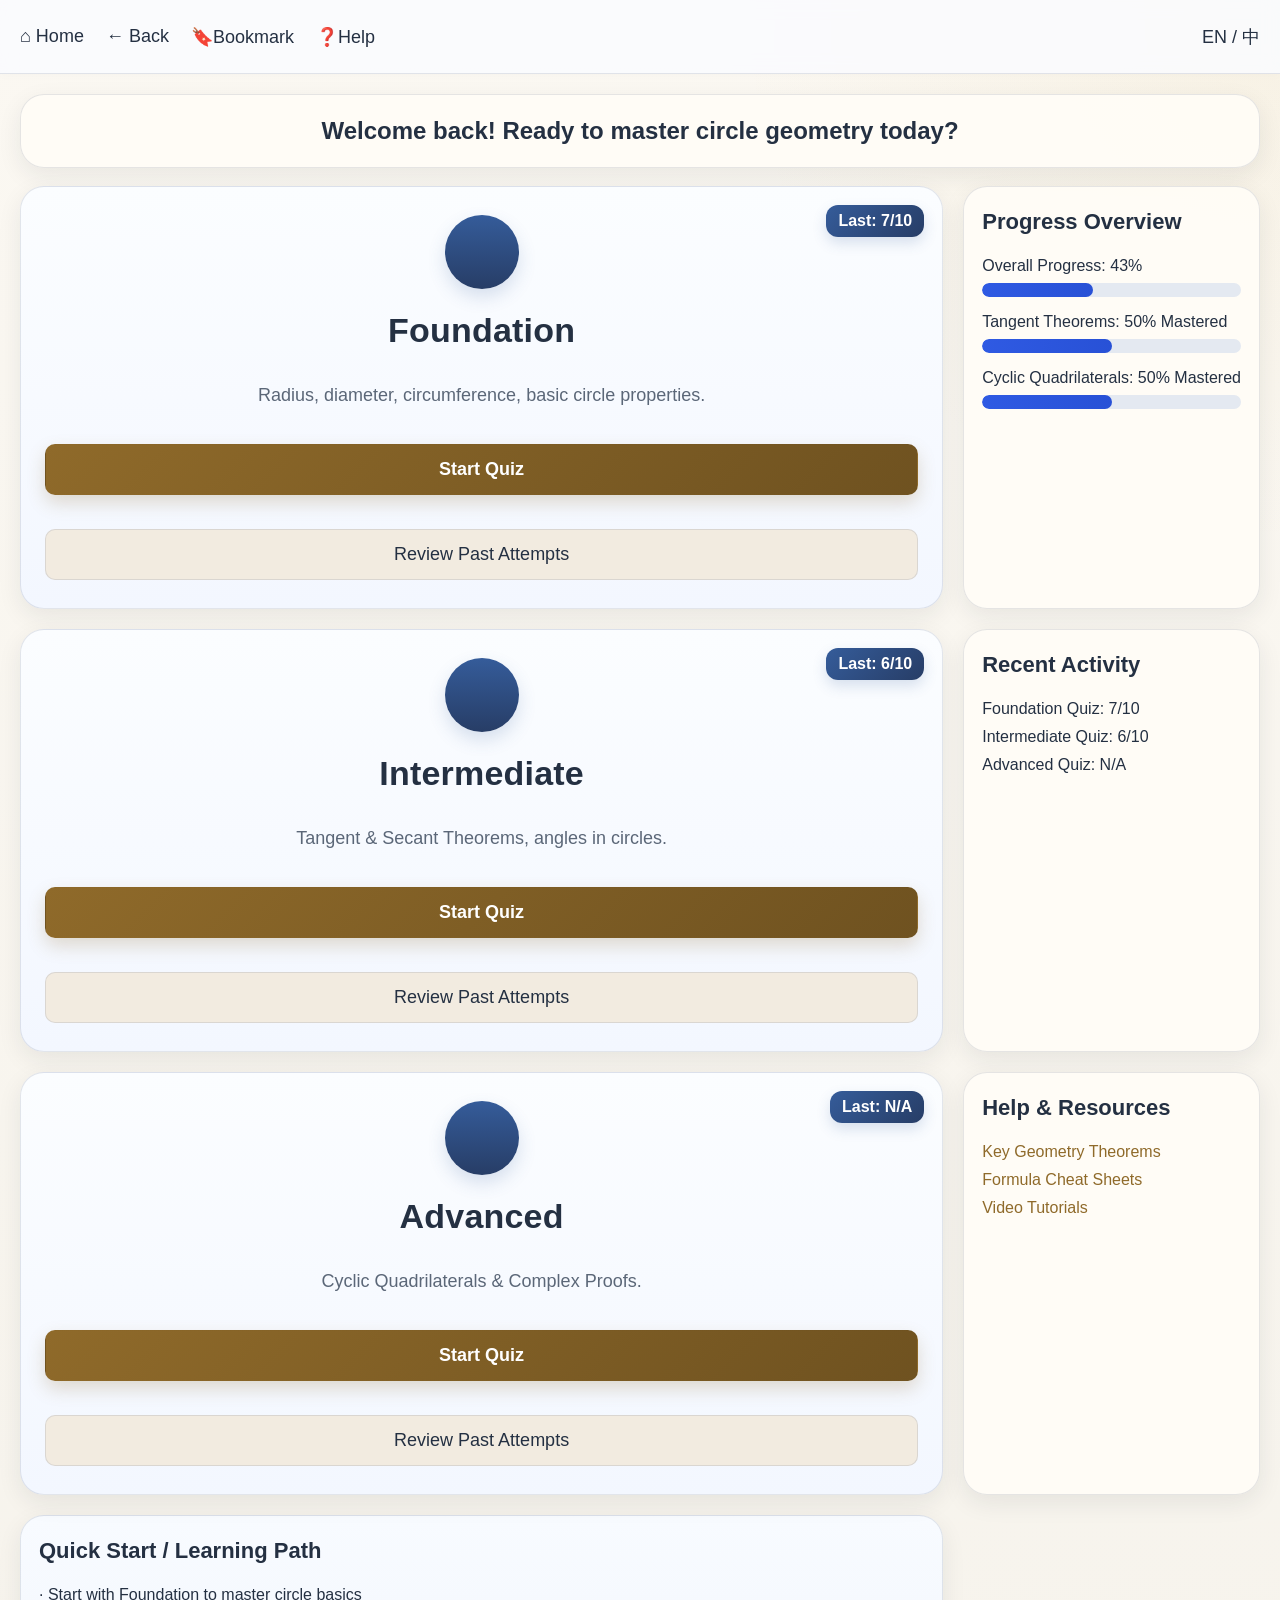
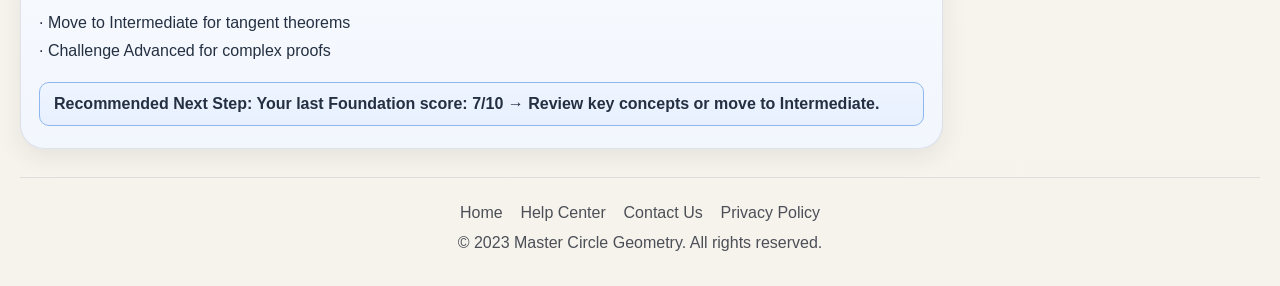
==== commit 76481e25: "rename css and js files and update index references" ====
--- a/c/index.html
+++ b/c/index.html
@@ -4,7 +4,7 @@
   <meta charset="UTF-8" />
   <meta name="viewport" content="width=device-width, initial-scale=1.0" />
   <title>Master Circle Geometry Quiz</title>
-  <link rel="stylesheet" href="styles.css" />
+  <link rel="stylesheet" href="main.css" />
 </head>
 <body>
   <div id="app">
@@ -362,6 +362,6 @@
     </section>
   </div>
 
-  <script src="script.js"></script>
+  <script src="main.js"></script>
 </body>
 </html>
--- a/c/main.css
+++ b/c/main.css
@@ -0,0 +1,2060 @@
+* {
+  box-sizing: border-box;
+}
+
+:root {
+  --bg: #f6f3ec;
+  --panel: #f8f4ec;
+  --panel-2: #f2ebe0;
+  --card: rgba(255, 252, 246, 0.96);
+  --border: rgba(72, 86, 112, 0.14);
+  --border-strong: rgba(72, 86, 112, 0.28);
+
+  --text: #243042;
+  --muted: #5b6778;
+
+  --primary: #8f6a2a;
+  --primary-dark: #6f5220;
+  --primary-soft: rgba(143, 106, 42, 0.12);
+
+  --accent: #355c9a;
+  --accent-soft: rgba(53, 92, 154, 0.12);
+
+  --success: #3d8d62;
+  --danger: #c24a3a;
+  --warning: #efe3a2;
+
+  --shadow: 0 8px 24px rgba(31, 41, 55, 0.08);
+}
+
+body {
+  margin: 0;
+  background:
+    radial-gradient(circle at top right, rgba(200, 155, 44, 0.07), transparent 24%),
+    linear-gradient(180deg, #fbf8f2 0%, var(--bg) 100%);
+  color: var(--text);
+  font-family: "Segoe UI", "PingFang SC", "Microsoft YaHei", sans-serif;
+}
+
+.page {
+  display: none;
+  min-height: 100vh;
+}
+
+.page.active {
+  display: block;
+}
+
+.topbar,
+.simple-header {
+  height: 74px;
+  border-bottom: 1px solid var(--border);
+  background: rgba(250, 251, 254, 0.88);
+  backdrop-filter: blur(8px);
+  display: flex;
+  align-items: center;
+  justify-content: space-between;
+  padding: 0 20px;
+  font-size: 18px;
+  box-shadow: 0 2px 10px rgba(0, 0, 0, 0.02);
+}
+
+.topbar-left,
+.simple-left {
+  display: flex;
+  gap: 22px;
+  align-items: center;
+}
+
+.top-link {
+  cursor: pointer;
+  user-select: none;
+  transition: color 0.2s ease, transform 0.2s ease;
+}
+
+.top-link:hover {
+  color: var(--primary);
+  transform: translateY(-1px);
+}
+
+.topbar-right,
+.simple-right {
+  font-size: 18px;
+}
+
+.welcome-banner {
+  width: calc(100% - 40px);
+  margin: 20px auto 18px;
+  background: var(--card);
+  border: 1px solid var(--border);
+  border-radius: 24px;
+  text-align: center;
+  padding: 22px 16px;
+  font-size: 24px;
+  font-weight: 700;
+  box-shadow: var(--shadow);
+  color: var(--text);
+}
+
+
+.home-grid {
+  display: grid;
+  grid-template-columns: 2.1fr 1fr;
+  gap: 20px;
+
+  width: 100%;
+  max-width: 1400px;
+  margin: 0 auto;
+  padding: 0 20px;
+
+  align-items: stretch;
+}
+
+/* 左列 */
+.foundation-card,
+.intermediate-card,
+.advanced-card,
+.quick-card {
+  grid-column: 1;
+}
+
+/* 右列 */
+.progress-card,
+.recent-card,
+.help-card {
+  grid-column: 2;
+}
+
+/* 卡片填满 */
+.module-card,
+.quick-start,
+.side-card {
+  width: 100%;
+}
+
+/* 关键：让 Advanced 和 Help 对齐 */
+.advanced-card,
+.help-card {
+  height: 100%;
+}
+
+.module-card,
+.quick-start,
+.side-card {
+  width: 100%;
+}
+
+.advanced-card,
+.help-card {
+  height: 100%;
+}
+
+.home-grid {
+  align-items: stretch;
+}
+
+.card {
+  background: var(--card);
+  border: 1px solid var(--border);
+  border-radius: 24px;
+  padding: 22px 18px;
+  box-shadow: var(--shadow);
+}
+
+.module-card {
+  min-height: 210px;
+  position: relative;
+  text-align: left;
+  display: grid;
+  grid-template-columns: 120px 1fr 280px;
+  align-items: center;
+  gap: 22px;
+  padding: 28px 24px;
+  background: linear-gradient(180deg, #fbfdff 0%, #f3f7ff 100%);
+}
+
+.module-card:hover {
+  transform: translateY(-2px);
+  box-shadow: 0 14px 30px rgba(40, 81, 214, 0.12);
+  transition: all 0.2s ease;
+}
+
+.module-main {
+  display: flex;
+  flex-direction: column;
+  justify-content: center;
+  min-height: 100%;
+}
+
+.module-actions {
+  display: flex;
+  flex-direction: column;
+  justify-content: center;
+  gap: 6px;
+}
+
+.module-icon {
+  width: 74px;
+  height: 74px;
+  border-radius: 50%;
+  background: linear-gradient(180deg, var(--accent) 0%, #273d66 100%);
+  margin: 0 auto;
+  box-shadow: 0 8px 18px rgba(53, 92, 154, 0.18);
+}
+
+.module-badge {
+  position: absolute;
+  top: 18px;
+  right: 18px;
+  background: linear-gradient(135deg, var(--accent), #273d66);
+  color: #fff;
+  border-radius: 12px;
+  padding: 8px 12px;
+  font-weight: 700;
+  line-height: 1;
+  box-shadow: 0 6px 14px rgba(53, 92, 154, 0.18);
+}
+
+.module-card h2 {
+  margin: 0 0 10px;
+  font-size: 34px;
+  font-weight: 600;
+  letter-spacing: 0.2px;
+}
+
+.module-card p {
+  margin: 0;
+  font-size: 18px;
+  color: var(--muted);
+  line-height: 1.55;
+}
+
+.btn {
+  width: 100%;
+  border-radius: 10px;
+  border: 1.5px solid var(--border);
+  padding: 14px 18px;
+  font-size: 18px;
+  cursor: pointer;
+  margin-top: 12px;
+  transition: all 0.18s ease;
+}
+
+.btn:hover {
+  transform: translateY(-1px);
+}
+
+.btn-primary {
+  background: linear-gradient(135deg, var(--primary), var(--primary-dark));
+  border-color: transparent;
+  color: #fff;
+  font-weight: 700;
+  box-shadow: 0 8px 18px rgba(143, 106, 42, 0.22);
+}
+
+.btn-primary:hover {
+  background: linear-gradient(135deg, #9d7530, #6f5220);
+}
+
+.btn-secondary {
+  background: var(--panel-2);
+  color: var(--text);
+  border: 1px solid var(--border);
+}
+
+.quick-start {
+  grid-column: 1 / -1;
+  min-height: 230px;
+  background: linear-gradient(180deg, #f8fbff 0%, #f2f6fd 100%);
+}
+
+.quick-start h3,
+.side-card h3,
+.learning-path h2,
+.history-card h2,
+.summary-card h2,
+.mastery-card h2 {
+  margin-top: 0;
+  font-size: 22px;
+}
+
+.quick-start p,
+.side-card p,
+.side-card a {
+  font-size: 16px;
+  margin: 10px 0;
+}
+
+.side-card a {
+  color: var(--primary);
+  text-decoration: none;
+  display: block;
+}
+
+.side-card a:hover {
+  text-decoration: underline;
+}
+
+.recommend-tip {
+  margin-top: 22px;
+  border: 1.5px solid #8eb6ef;
+  background: linear-gradient(180deg, #eef5ff 0%, #e8f0ff 100%);
+  border-radius: 10px;
+  padding: 12px 14px;
+  font-weight: 700;
+}
+
+.bar {
+  width: 100%;
+  height: 14px;
+  background: #e4e9f1;
+  border-radius: 999px;
+  overflow: hidden;
+}
+
+.bar-fill {
+  height: 100%;
+  background: linear-gradient(90deg, #2f5ae3 0%, #2851d6 100%);
+  border-radius: 999px;
+}
+
+.progress-label {
+  margin: 16px 0 8px;
+  font-size: 16px;
+}
+
+.footer {
+  margin: 28px 20px 0;
+  border-top: 1px solid var(--border);
+  padding: 20px 0 28px;
+  text-align: center;
+  color: #4c4f57;
+  line-height: 1.9;
+}
+
+.quiz-progress-wrap {
+  width: calc(100% - 40px);
+  margin: 18px auto 18px;
+  border: 1.5px solid #8eb6ef;
+  background: linear-gradient(180deg, #edf5ff 0%, #e4efff 100%);
+  border-radius: 12px;
+  padding: 18px 14px;
+  display: flex;
+  justify-content: space-between;
+  align-items: center;
+  box-shadow: var(--shadow);
+}
+
+.quiz-progress-left {
+  display: flex;
+  align-items: center;
+  gap: 12px;
+  width: 46%;
+}
+
+.quiz-progress-title {
+  font-size: 18px;
+  font-weight: 700;
+  white-space: nowrap;
+}
+
+.quiz-top-bar {
+  flex: 1;
+}
+
+.quiz-progress-right {
+  display: flex;
+  gap: 24px;
+  font-size: 18px;
+}
+
+.quiz-layout {
+  width: calc(100% - 40px);
+  margin: 0 auto;
+  display: grid;
+  grid-template-columns: 1.15fr 1.1fr 0.72fr;
+  gap: 18px;
+}
+
+.diagram-card {
+  min-height: 640px;
+  display: flex;
+  align-items: center;
+  justify-content: center;
+}
+
+.diagram-placeholder {
+  width: 100%;
+  height: 560px;
+  position: relative;
+  background: linear-gradient(180deg, #fbfdff 0%, #f3f7fe 100%);
+  border-radius: 12px;
+}
+
+.diagram-placeholder .point,
+.diagram-placeholder .label {
+  position: absolute;
+  font-size: 20px;
+}
+
+.question-card {
+  min-height: 640px;
+}
+
+.question-title-row {
+  display: flex;
+  justify-content: space-between;
+  align-items: flex-start;
+  gap: 10px;
+}
+
+.question-title-row h2 {
+  margin: 0 0 16px;
+  font-size: 24px;
+}
+
+.question-tools {
+  color: var(--primary);
+  font-size: 18px;
+}
+
+#questionText {
+  font-size: 18px;
+  line-height: 1.55;
+  min-height: 122px;
+}
+
+.theorem-reminder {
+  margin: 18px 0 22px;
+  background: linear-gradient(180deg, #f5ebb0 0%, #efe2a0 100%);
+  border: 1.5px solid #dcc76e;
+  border-radius: 10px;
+  padding: 16px;
+  font-size: 17px;
+  font-weight: 700;
+}
+
+#optionsList {
+  display: grid;
+  gap: 12px;
+  margin-top: 10px;
+}
+
+.option-item {
+  border: 1.5px solid var(--border);
+  border-radius: 10px;
+  padding: 14px 16px;
+  font-size: 18px;
+  cursor: pointer;
+  text-align: center;
+  background: #f8fbff;
+  transition: all 0.16s ease;
+}
+
+.option-item:hover {
+  border-color: #aac0f5;
+  background: #f1f6ff;
+}
+
+.option-item.selected {
+  border-color: var(--primary);
+  background: var(--primary-soft);
+}
+
+.full-btn {
+  margin-top: 18px;
+}
+
+.hidden {
+  display: none;
+}
+
+.feedback-text {
+  font-size: 26px;
+  font-weight: 700;
+  margin: 12px 0 18px;
+}
+
+.feedback-text.correct {
+  color: var(--success);
+}
+
+.feedback-text.incorrect {
+  color: var(--danger);
+}
+
+.feedback-actions {
+  display: grid;
+  gap: 12px;
+}
+
+.quiz-right .side-card {
+  min-height: 280px;
+}
+
+.nav-grid {
+  display: grid;
+  grid-template-columns: repeat(3, 1fr);
+  gap: 10px;
+  margin-bottom: 18px;
+}
+
+.nav-item {
+  border: 1.5px solid var(--border);
+  border-radius: 10px;
+  background: #f8fbff;
+  height: 42px;
+  font-size: 18px;
+  cursor: pointer;
+  transition: all 0.16s ease;
+}
+
+.nav-item:hover {
+  border-color: #adc3f7;
+}
+
+.nav-item.active {
+  background: linear-gradient(180deg, #3560ea 0%, #2851d6 100%);
+  color: #fff;
+  border-color: #2851d6;
+  font-weight: 700;
+}
+
+.tool-btn {
+  margin-top: 14px;
+}
+
+.chooser-wrap {
+  width: 540px;
+  margin: 120px auto;
+  text-align: center;
+}
+
+.chooser-wrap h1 {
+  font-size: 46px;
+  color: var(--primary);
+  margin-bottom: 10px;
+}
+
+.chooser-subtitle {
+  font-size: 28px;
+  margin-bottom: 28px;
+}
+
+.chooser-btns {
+  display: grid;
+  gap: 16px;
+}
+
+.chooser-btn {
+  font-size: 22px;
+  padding: 16px;
+}
+
+.result-wrap {
+  width: 840px;
+  margin: 30px auto;
+}
+
+.result-wrap h1 {
+  text-align: center;
+  color: var(--primary);
+  font-size: 52px;
+  margin-bottom: 18px;
+}
+
+.result-score-card,
+.mastery-card,
+.summary-card,
+.learning-path,
+.history-card {
+  margin-bottom: 20px;
+}
+
+.result-score-card {
+  display: grid;
+  grid-template-columns: 220px 1fr 120px;
+  align-items: center;
+  min-height: 170px;
+}
+
+.big-score {
+  color: var(--primary);
+  font-weight: 800;
+  font-size: 66px;
+  text-align: center;
+  line-height: 0.95;
+}
+
+#resultPercent {
+  font-size: 74px;
+}
+
+.result-badge {
+  display: inline-block;
+  padding: 8px 14px;
+  border-radius: 10px;
+  background: linear-gradient(180deg, #3a63e7 0%, #274fd2 100%);
+  color: #fff;
+  font-weight: 700;
+  margin-bottom: 12px;
+}
+
+.result-meta {
+  font-size: 18px;
+}
+
+.stars {
+  color: #e0a700;
+  font-size: 34px;
+  text-align: center;
+}
+
+.result-message {
+  font-size: 18px;
+  text-align: center;
+  margin: 10px 0 24px;
+}
+
+.mastery-overview,
+.next-steps {
+  text-align: center;
+  font-size: 18px;
+  color: #4a4d56;
+}
+
+.mastery-grid {
+  display: grid;
+  grid-template-columns: 1fr 1fr;
+  gap: 16px 34px;
+  margin: 24px 0 18px;
+}
+
+.mastery-item {
+  display: grid;
+  grid-template-columns: 110px 1fr 70px;
+  gap: 12px;
+  align-items: center;
+  font-size: 18px;
+}
+
+.mini-bar {
+  display: flex;
+  gap: 4px;
+}
+
+.mini-bar span {
+  display: inline-block;
+  width: 18px;
+  height: 28px;
+  background: #d9dde4;
+  border-radius: 2px;
+}
+
+.mini-bar span.active {
+  background: linear-gradient(180deg, #3560ea 0%, #2851d6 100%);
+}
+
+.mistake-row {
+  display: flex;
+  justify-content: space-between;
+  font-size: 18px;
+  padding: 10px 0;
+}
+
+.mistake-row a {
+  color: var(--primary);
+  text-decoration: none;
+}
+
+.mistake-row a:hover {
+  text-decoration: underline;
+}
+
+.bottom-panels {
+  display: grid;
+  grid-template-columns: 1fr 1fr;
+  gap: 20px;
+}
+
+.history-chart-box {
+  margin-top: 16px;
+  height: 150px;
+  border: 2px solid #999;
+  border-radius: 8px;
+  position: relative;
+  background: #f9fbff;
+}
+
+.history-chart-box::before,
+.history-chart-box::after {
+  content: "";
+  position: absolute;
+  left: 8px;
+  right: 8px;
+  top: 50%;
+  border-top: 2px solid #666;
+  transform: rotate(13deg);
+  transform-origin: center;
+}
+
+.history-chart-box::after {
+  transform: rotate(-13deg);
+}
+
+.result-extra-controls {
+  margin: 10px 0 10px;
+  display: flex;
+  justify-content: center;
+  gap: 26px;
+  align-items: center;
+  font-size: 18px;
+}
+
+.lang-btn {
+  background: #1e2c4f;
+  color: #fff;
+  border: none;
+  border-radius: 8px;
+  padding: 10px 18px;
+  font-size: 18px;
+}
+
+.result-main-actions {
+  display: grid;
+  grid-template-columns: 1fr 1fr;
+  gap: 16px;
+  margin-top: 18px;
+}
+
+.footer-wide {
+  display: flex;
+  justify-content: space-between;
+  text-align: left;
+}
+
+.error-wrap {
+  width: calc(100% - 40px);
+  margin: 28px auto;
+}
+
+.error-wrap h1 {
+  color: var(--primary);
+  margin-bottom: 22px;
+}
+
+.error-list {
+  display: grid;
+  gap: 16px;
+}
+
+.error-item {
+  background: rgba(248, 251, 255, 0.95);
+  border: 1.5px solid var(--border);
+  border-radius: 16px;
+  padding: 18px;
+  box-shadow: var(--shadow);
+}
+
+.error-item h3 {
+  margin: 0 0 12px;
+  font-size: 22px;
+}
+
+.error-item p {
+  margin: 8px 0;
+  font-size: 17px;
+  line-height: 1.55;
+}
+
+.error-item .error-btn-row {
+  display: flex;
+  gap: 12px;
+  margin-top: 14px;
+}
+
+.error-actions-bottom {
+  margin-top: 20px;
+  max-width: 300px;
+}
+
+@media (max-width: 1280px) {
+  .home-grid,
+  .quiz-layout,
+  .bottom-panels,
+  .home-left {
+    grid-template-columns: 1fr;
+  }
+
+  .module-card {
+    grid-template-columns: 1fr;
+    text-align: center;
+    min-height: auto;
+  }
+
+  .module-main,
+  .module-actions {
+    text-align: center;
+  }
+
+  .result-wrap,
+  .chooser-wrap {
+    width: calc(100% - 40px);
+  }
+
+  .result-score-card {
+    grid-template-columns: 1fr;
+    gap: 12px;
+  }
+
+  .footer-wide {
+    display: block;
+    text-align: center;
+  }
+}
+
+.quiz-progress-wrap {
+  width: 100%;
+  max-width: 1720px;
+  margin: 18px auto;
+  padding: 0 20px;
+  display: grid;
+  grid-template-columns: 1.2fr auto;
+  gap: 24px;
+  align-items: center;
+}
+
+.quiz-progress-wrap > div {
+  border: 1.5px solid #8eb6ef;
+  background: linear-gradient(180deg, #edf5ff 0%, #e4efff 100%);
+  border-radius: 14px;
+  box-shadow: var(--shadow);
+}
+
+.quiz-progress-left {
+  display: flex;
+  align-items: center;
+  gap: 14px;
+  padding: 18px 16px;
+  min-height: 74px;
+}
+
+.quiz-progress-title {
+  font-size: 18px;
+  font-weight: 700;
+  white-space: nowrap;
+}
+
+.quiz-top-bar {
+  flex: 1;
+}
+
+.quiz-progress-right {
+  display: flex;
+  align-items: center;
+  gap: 28px;
+  padding: 18px 20px;
+  min-height: 74px;
+  font-size: 18px;
+  justify-content: center;
+}
+
+.quiz-layout {
+  width: 100%;
+  max-width: 1720px;
+  margin: 0 auto;
+  padding: 0 20px;
+  display: grid;
+  grid-template-columns: 1.2fr 1fr 0.7fr;
+  gap: 20px;
+  align-items: start;
+}
+
+/* 左侧图示区 */
+.diagram-card {
+  min-height: 780px;
+  padding: 18px;
+  display: flex;
+}
+
+.diagram-inner {
+  width: 100%;
+  min-height: 740px;
+  border-radius: 14px;
+  background: linear-gradient(180deg, #fbfdff 0%, #f3f7fe 100%);
+  display: flex;
+  align-items: center;
+  justify-content: center;
+}
+
+.diagram-placeholder {
+  width: 100%;
+  height: 100%;
+  min-height: 700px;
+  position: relative;
+  border-radius: 14px;
+}
+
+.diagram-placeholder .point,
+.diagram-placeholder .label {
+  position: absolute;
+  font-size: 22px;
+  color: #22314d;
+}
+
+/* 中间题目区 */
+.quiz-center {
+  width: 100%;
+}
+
+.question-card {
+  min-height: 780px;
+  padding: 22px 20px;
+  display: flex;
+  flex-direction: column;
+  justify-content: space-between;
+}
+
+.question-card-top {
+  display: flex;
+  flex-direction: column;
+  gap: 18px;
+}
+
+.question-card-body {
+  margin-top: 20px;
+}
+
+.question-title-row {
+  display: flex;
+  justify-content: space-between;
+  align-items: flex-start;
+  gap: 12px;
+}
+
+.question-title-row h2 {
+  margin: 0;
+  font-size: 28px;
+  line-height: 1.3;
+}
+
+.question-tools {
+  color: var(--primary);
+  font-size: 18px;
+  white-space: nowrap;
+}
+
+#questionText {
+  margin: 0;
+  font-size: 18px;
+  line-height: 1.7;
+  min-height: 88px;
+}
+
+.theorem-reminder {
+  margin: 0;
+  background: linear-gradient(180deg, #f5ebb0 0%, #efe2a0 100%);
+  border: 1.5px solid #dcc76e;
+  border-radius: 12px;
+  padding: 18px 16px;
+  font-size: 18px;
+  font-weight: 700;
+  line-height: 1.5;
+}
+
+#answerPanel h3 {
+  margin: 0 0 16px;
+  font-size: 20px;
+}
+
+#optionsList {
+  display: grid;
+  gap: 14px;
+}
+
+.option-item {
+  border: 1.5px solid var(--border);
+  border-radius: 12px;
+  min-height: 64px;
+  padding: 16px 18px;
+  font-size: 18px;
+  cursor: pointer;
+  text-align: center;
+  background: #f8fbff;
+  display: flex;
+  align-items: center;
+  justify-content: center;
+  transition: all 0.16s ease;
+}
+
+.option-item:hover {
+  border-color: #aac0f5;
+  background: #f1f6ff;
+}
+
+.option-item.selected {
+  border-color: var(--primary);
+  background: var(--primary-soft);
+}
+
+.full-btn {
+  margin-top: 18px;
+  min-height: 66px;
+  font-size: 19px;
+}
+
+.feedback-text {
+  font-size: 28px;
+  font-weight: 700;
+  margin: 12px 0 18px;
+}
+
+.feedback-text.correct {
+  color: var(--success);
+}
+
+.feedback-text.incorrect {
+  color: var(--danger);
+}
+
+.feedback-actions {
+  display: grid;
+  gap: 12px;
+}
+
+/* 右侧导航和工具区 */
+.quiz-right {
+  display: grid;
+  gap: 20px;
+}
+
+.quiz-right .side-card {
+  width: 100%;
+}
+
+.nav-card {
+  min-height: 430px;
+  display: flex;
+  flex-direction: column;
+}
+
+.tools-card {
+  min-height: 330px;
+  display: flex;
+  flex-direction: column;
+}
+
+.nav-card h3,
+.tools-card h3 {
+  margin-top: 0;
+  margin-bottom: 18px;
+  font-size: 24px;
+}
+
+.nav-grid {
+  display: grid;
+  grid-template-columns: repeat(3, 1fr);
+  gap: 12px;
+  margin-bottom: 20px;
+}
+
+.nav-item {
+  border: 1.5px solid var(--border);
+  border-radius: 12px;
+  background: #f8fbff;
+  min-height: 52px;
+  font-size: 20px;
+  cursor: pointer;
+  transition: all 0.16s ease;
+}
+
+.nav-item:hover {
+  border-color: #adc3f7;
+}
+
+.nav-item.active {
+  background: linear-gradient(180deg, #3560ea 0%, #2851d6 100%);
+  color: #fff;
+  border-color: #2851d6;
+  font-weight: 700;
+}
+
+.nav-btn-group,
+.tool-btn-group {
+  display: grid;
+  gap: 14px;
+}
+
+.nav-btn-group .btn,
+.tool-btn-group .btn {
+  min-height: 60px;
+  font-size: 18px;
+}
+
+.tool-btn {
+  margin-top: 0;
+}
+
+/* 响应式 */
+@media (max-width: 1400px) {
+  .quiz-layout {
+    grid-template-columns: 1fr;
+  }
+
+  .quiz-progress-wrap {
+    grid-template-columns: 1fr;
+  }
+
+  .diagram-card,
+  .question-card,
+  .nav-card,
+  .tools-card {
+    min-height: auto;
+  }
+
+  .diagram-inner,
+  .diagram-placeholder {
+    min-height: 420px;
+  }
+}
+
+/* =========================
+   QUIZ PAGE FINAL OVERRIDE
+   第二界面最终覆盖样式
+   ========================= */
+
+#quizPage .quiz-progress-wrap {
+  width: 100%;
+  max-width: 1720px;
+  margin: 18px auto;
+  padding: 0 20px;
+  display: grid;
+  grid-template-columns: 1.2fr auto;
+  gap: 24px;
+  align-items: stretch;
+}
+
+#quizPage .quiz-progress-left,
+#quizPage .quiz-progress-right {
+  border: 1.5px solid #8eb6ef;
+  background: linear-gradient(180deg, #edf5ff 0%, #e4efff 100%);
+  border-radius: 14px;
+  box-shadow: var(--shadow);
+}
+
+#quizPage .quiz-progress-left {
+  display: flex;
+  align-items: center;
+  gap: 14px;
+  padding: 18px 16px;
+  min-height: 74px;
+}
+
+#quizPage .quiz-progress-title {
+  font-size: 18px;
+  font-weight: 700;
+  white-space: nowrap;
+}
+
+#quizPage .quiz-top-bar {
+  flex: 1;
+}
+
+#quizPage .quiz-progress-right {
+  display: flex;
+  align-items: center;
+  justify-content: center;
+  gap: 28px;
+  padding: 18px 20px;
+  min-height: 74px;
+  font-size: 18px;
+}
+
+#quizPage .quiz-layout {
+  width: 100%;
+  max-width: 1720px;
+  margin: 0 auto;
+  padding: 0 20px;
+  display: grid;
+  grid-template-columns: 1.2fr 1fr 0.7fr;
+  gap: 20px;
+  align-items: stretch;
+}
+
+/* 三栏统一等高 */
+#quizPage .diagram-card,
+#quizPage .question-card,
+#quizPage .quiz-right {
+  height: 100%;
+}
+
+/* 左侧图示区 */
+#quizPage .diagram-card {
+  min-height: 760px;
+  padding: 18px;
+  display: flex;
+}
+
+#quizPage .diagram-inner {
+  width: 100%;
+  min-height: 720px;
+  border-radius: 14px;
+  background: linear-gradient(180deg, #fbfdff 0%, #f3f7fe 100%);
+  display: flex;
+  align-items: stretch;
+  justify-content: stretch;
+}
+
+#quizPage .diagram-placeholder {
+  width: 100%;
+  min-height: 720px;
+  position: relative;
+  border-radius: 14px;
+  overflow: hidden;
+}
+
+/* 图形辅助样式 */
+#quizPage .diagram-placeholder .point,
+#quizPage .diagram-placeholder .label {
+  position: absolute;
+  color: #22314d;
+  z-index: 2;
+}
+
+#quizPage .diagram-placeholder .point {
+  width: 12px;
+  height: 12px;
+  border-radius: 50%;
+  background: #2851d6;
+  transform: translate(-50%, -50%);
+}
+
+#quizPage .diagram-placeholder .point-name {
+  position: absolute;
+  font-size: 22px;
+  color: #22314d;
+  transform: translate(-50%, -50%);
+  z-index: 3;
+}
+
+#quizPage .diagram-placeholder .line {
+  position: absolute;
+  height: 3px;
+  background: #2851d6;
+  transform-origin: left center;
+  border-radius: 2px;
+  z-index: 1;
+}
+
+#quizPage .diagram-placeholder .circle-shape {
+  position: absolute;
+  border: 3px solid #2851d6;
+  border-radius: 50%;
+  z-index: 1;
+}
+
+#quizPage .diagram-placeholder .label {
+  font-size: 22px;
+}
+
+/* 中间题目区 */
+#quizPage .quiz-center {
+  width: 100%;
+  display: flex;
+}
+
+#quizPage .question-card {
+  width: 100%;
+  min-height: 760px;
+  padding: 24px 20px;
+  display: flex;
+  flex-direction: column;
+}
+
+#quizPage .question-card-top {
+  display: flex;
+  flex-direction: column;
+  gap: 18px;
+}
+
+#quizPage .question-card-body {
+  margin-top: 18px;
+  display: flex;
+  flex-direction: column;
+  flex: 1;
+}
+
+#quizPage .question-title-row {
+  display: flex;
+  justify-content: space-between;
+  align-items: flex-start;
+  gap: 12px;
+}
+
+#quizPage .question-title-row h2 {
+  margin: 0;
+  font-size: 28px;
+  line-height: 1.3;
+}
+
+#quizPage .question-tools {
+  color: var(--primary);
+  font-size: 18px;
+  white-space: nowrap;
+}
+
+#quizPage #questionText {
+  margin: 0;
+  font-size: 18px;
+  line-height: 1.7;
+  min-height: 88px;
+}
+
+#quizPage .theorem-reminder {
+  margin: 0;
+  background: linear-gradient(180deg, #f5ebb0 0%, #efe2a0 100%);
+  border: 1.5px solid #dcc76e;
+  border-radius: 12px;
+  padding: 18px 16px;
+  font-size: 18px;
+  font-weight: 700;
+  line-height: 1.5;
+}
+
+#quizPage #answerPanel {
+  display: flex;
+  flex-direction: column;
+  flex: 1;
+}
+
+#quizPage #answerPanel h3 {
+  margin: 0 0 16px;
+  font-size: 20px;
+}
+
+#quizPage #optionsList {
+  display: grid;
+  gap: 14px;
+}
+
+#quizPage .option-item {
+  border: 1.5px solid var(--border);
+  border-radius: 12px;
+  min-height: 72px;
+  padding: 16px 18px;
+  font-size: 18px;
+  cursor: pointer;
+  text-align: center;
+  background: #f8fbff;
+  display: flex;
+  align-items: center;
+  justify-content: center;
+  transition: all 0.16s ease;
+}
+
+#quizPage .option-item:hover {
+  border-color: #aac0f5;
+  background: #f1f6ff;
+}
+
+#quizPage .option-item.selected {
+  border-color: var(--primary);
+  background: var(--primary-soft);
+}
+
+#quizPage .full-btn {
+  margin-top: auto;
+  min-height: 66px;
+  font-size: 19px;
+}
+
+#quizPage .feedback-text {
+  font-size: 28px;
+  font-weight: 700;
+  margin: 12px 0 18px;
+}
+
+#quizPage .feedback-text.correct {
+  color: var(--success);
+}
+
+#quizPage .feedback-text.incorrect {
+  color: var(--danger);
+}
+
+#quizPage .feedback-actions {
+  display: grid;
+  gap: 12px;
+}
+
+/* 右侧导航和工具 */
+#quizPage .quiz-right {
+  display: grid;
+  grid-template-rows: 1fr 320px;
+  gap: 20px;
+  align-self: stretch;
+}
+
+#quizPage .quiz-right .side-card {
+  width: 100%;
+  margin: 0;
+}
+
+#quizPage .nav-card,
+#quizPage .tools-card {
+  display: flex;
+  flex-direction: column;
+  justify-content: flex-start;
+}
+
+#quizPage .nav-card h3,
+#quizPage .tools-card h3 {
+  margin-top: 0;
+  margin-bottom: 18px;
+  font-size: 24px;
+}
+
+#quizPage .nav-grid {
+  display: grid;
+  grid-template-columns: repeat(3, 1fr);
+  gap: 12px;
+  margin-bottom: 20px;
+}
+
+#quizPage .nav-item {
+  border: 1.5px solid var(--border);
+  border-radius: 12px;
+  background: #f8fbff;
+  min-height: 52px;
+  font-size: 20px;
+  cursor: pointer;
+  transition: all 0.16s ease;
+}
+
+#quizPage .nav-item:hover {
+  border-color: #adc3f7;
+}
+
+#quizPage .nav-item.active {
+  background: linear-gradient(180deg, #3560ea 0%, #2851d6 100%);
+  color: #fff;
+  border-color: #2851d6;
+  font-weight: 700;
+}
+
+#quizPage .nav-btn-group,
+#quizPage .tool-btn-group {
+  display: grid;
+  gap: 14px;
+}
+
+#quizPage .nav-btn-group .btn,
+#quizPage .tool-btn-group .btn {
+  min-height: 60px;
+  font-size: 18px;
+}
+
+#quizPage .tool-btn {
+  margin-top: 0;
+}
+
+/* 响应式 */
+@media (max-width: 1400px) {
+  #quizPage .quiz-layout {
+    grid-template-columns: 1fr;
+  }
+
+  #quizPage .quiz-progress-wrap {
+    grid-template-columns: 1fr;
+  }
+
+  #quizPage .quiz-right {
+    grid-template-rows: auto auto;
+  }
+
+  #quizPage .diagram-card,
+  #quizPage .question-card {
+    min-height: auto;
+  }
+
+  #quizPage .diagram-inner,
+  #quizPage .diagram-placeholder {
+    min-height: 420px;
+  }
+}
+/* ===== 第二界面美化增强版 ===== */
+
+#quizPage .quiz-layout {
+  width: 100%;
+  max-width: 1720px;
+  margin: 0 auto;
+  padding: 0 20px;
+  display: grid;
+  grid-template-columns: 0.88fr 1.08fr 0.56fr;
+  gap: 20px;
+  align-items: stretch;
+}
+
+#quizPage .diagram-card {
+  min-height: 720px;
+  padding: 16px;
+  display: flex;
+}
+
+#quizPage .diagram-inner {
+  width: 100%;
+  min-height: 688px;
+  border-radius: 18px;
+  background:
+    radial-gradient(circle at top left, rgba(53, 96, 234, 0.08) 0%, rgba(53, 96, 234, 0) 28%),
+    linear-gradient(180deg, #fcfdff 0%, #f3f7fe 100%);
+  border: 1.5px solid #dbe4f2;
+  display: flex;
+  align-items: center;
+  justify-content: center;
+  overflow: hidden;
+}
+
+#quizPage .diagram-placeholder {
+  width: 100%;
+  min-height: 640px;
+  position: relative;
+  border-radius: 16px;
+  background:
+    linear-gradient(rgba(40,81,214,0.035) 1px, transparent 1px),
+    linear-gradient(90deg, rgba(40,81,214,0.035) 1px, transparent 1px);
+  background-size: 36px 36px;
+}
+
+/* 左侧加标题说明，更像真实学习界面 */
+#quizPage .diagram-card::before {
+  content: "Geometry Diagram";
+  position: absolute;
+  margin-top: -2px;
+  margin-left: 8px;
+  font-size: 16px;
+  font-weight: 700;
+  color: #4c5d7c;
+  z-index: 5;
+}
+
+#quizPage .diagram-card {
+  position: relative;
+  padding-top: 44px;
+}
+
+/* 中间题目卡更紧凑一点 */
+#quizPage .question-card {
+  min-height: 720px;
+  padding: 24px 22px;
+  display: flex;
+  flex-direction: column;
+  border-radius: 18px;
+}
+
+#quizPage .question-card-top {
+  gap: 16px;
+}
+
+#quizPage #questionText {
+  min-height: 72px;
+  font-size: 19px;
+  line-height: 1.7;
+}
+
+#quizPage .theorem-reminder {
+  padding: 16px 18px;
+  font-size: 17px;
+  border-radius: 14px;
+}
+
+#quizPage #answerPanel {
+  display: flex;
+  flex-direction: column;
+  flex: 1;
+}
+
+#quizPage #optionsList {
+  gap: 14px;
+}
+
+#quizPage .option-item {
+  min-height: 74px;
+  border-radius: 14px;
+  font-size: 18px;
+  font-weight: 500;
+}
+
+#quizPage .full-btn {
+  margin-top: auto;
+  min-height: 68px;
+  border-radius: 14px;
+  font-size: 20px;
+}
+
+/* 右侧更像工具面板 */
+#quizPage .quiz-right {
+  display: grid;
+  grid-template-rows: 1fr auto;
+  gap: 20px;
+}
+
+#quizPage .nav-card,
+#quizPage .tools-card {
+  border-radius: 18px;
+}
+
+#quizPage .nav-card h3,
+#quizPage .tools-card h3 {
+  font-size: 22px;
+  margin-bottom: 18px;
+}
+
+#quizPage .nav-grid {
+  gap: 12px;
+  margin-bottom: 18px;
+}
+
+#quizPage .nav-item {
+  min-height: 54px;
+  border-radius: 12px;
+  font-size: 19px;
+}
+
+#quizPage .nav-btn-group .btn,
+#quizPage .tool-btn-group .btn {
+  min-height: 58px;
+  border-radius: 12px;
+}
+
+/* 图形元素更精致 */
+#quizPage .diagram-placeholder .point {
+  width: 14px;
+  height: 14px;
+  border-radius: 50%;
+  background: #2851d6;
+  border: 2px solid #ffffff;
+  box-shadow: 0 3px 10px rgba(40, 81, 214, 0.25);
+  transform: translate(-50%, -50%);
+  position: absolute;
+  z-index: 3;
+}
+
+#quizPage .diagram-placeholder .point-name {
+  position: absolute;
+  font-size: 22px;
+  font-weight: 600;
+  color: #22314d;
+  transform: translate(-50%, -50%);
+  z-index: 4;
+}
+
+#quizPage .diagram-placeholder .line {
+  position: absolute;
+  height: 3px;
+  background: linear-gradient(90deg, #2b57dd 0%, #4b74eb 100%);
+  transform-origin: left center;
+  border-radius: 99px;
+  box-shadow: 0 1px 4px rgba(40, 81, 214, 0.18);
+  z-index: 2;
+}
+
+#quizPage .diagram-placeholder .circle-shape {
+  position: absolute;
+  border: 4px solid #2d57dd;
+  border-radius: 50%;
+  box-shadow: inset 0 0 0 8px rgba(43, 87, 221, 0.04);
+  z-index: 1;
+}
+
+#quizPage .diagram-placeholder .label {
+  position: absolute;
+  font-size: 20px;
+  font-weight: 600;
+  color: #314360;
+  z-index: 4;
+  background: rgba(255,255,255,0.72);
+  padding: 4px 8px;
+  border-radius: 8px;
+}
+
+/* 小屏 */
+@media (max-width: 1400px) {
+  #quizPage .quiz-layout {
+    grid-template-columns: 1fr;
+  }
+
+  #quizPage .diagram-card,
+  #quizPage .question-card {
+    min-height: auto;
+  }
+
+  #quizPage .diagram-inner,
+  #quizPage .diagram-placeholder {
+    min-height: 440px;
+  }
+}
+/* ===== 第三界面 Recent Quiz History 美化 ===== */
+
+.history-card {
+  display: flex;
+  flex-direction: column;
+  gap: 18px;
+  min-height: 520px;
+}
+
+.history-header {
+  display: flex;
+  justify-content: space-between;
+  align-items: center;
+  gap: 12px;
+}
+
+.history-header h2 {
+  margin: 0;
+  font-size: 24px;
+}
+
+.history-badge {
+  padding: 8px 14px;
+  border-radius: 999px;
+  background: linear-gradient(180deg, #edf4ff 0%, #e3edff 100%);
+  border: 1px solid #bfd0f5;
+  color: #2c4fbf;
+  font-weight: 700;
+  font-size: 14px;
+}
+
+.history-list {
+  display: grid;
+  gap: 14px;
+}
+
+.history-item {
+  display: grid;
+  grid-template-columns: 1fr auto auto;
+  gap: 14px;
+  align-items: center;
+  padding: 14px 16px;
+  border: 1.5px solid #d9e1ee;
+  border-radius: 14px;
+  background: linear-gradient(180deg, #fbfdff 0%, #f4f8ff 100%);
+}
+
+.history-item-left {
+  display: flex;
+  flex-direction: column;
+  gap: 6px;
+}
+
+.history-module {
+  font-size: 20px;
+  font-weight: 700;
+  color: #1f2937;
+}
+
+.history-subtext {
+  font-size: 14px;
+  color: #667085;
+}
+
+.history-score {
+  font-size: 26px;
+  font-weight: 800;
+  color: #2851d6;
+  min-width: 64px;
+  text-align: right;
+}
+
+.history-status {
+  min-width: 110px;
+  text-align: center;
+  padding: 8px 12px;
+  border-radius: 999px;
+  font-size: 14px;
+  font-weight: 700;
+}
+
+.history-status.good {
+  background: #e8f7ee;
+  color: #108a43;
+}
+
+.history-status.mid {
+  background: #fff4db;
+  color: #c58700;
+}
+
+.history-status.low {
+  background: #fdecec;
+  color: #d33f3f;
+}
+
+.history-progress-panel {
+  border: 1.5px solid #d9e1ee;
+  border-radius: 16px;
+  padding: 16px;
+  background: linear-gradient(180deg, #fbfdff 0%, #f5f8fd 100%);
+}
+
+.history-progress-title {
+  font-size: 18px;
+  font-weight: 700;
+  margin-bottom: 14px;
+}
+
+.progress-row {
+  display: grid;
+  grid-template-columns: 120px 1fr 60px;
+  gap: 12px;
+  align-items: center;
+  margin-bottom: 12px;
+}
+
+.progress-row:last-child {
+  margin-bottom: 0;
+}
+
+.progress-row .module-name {
+  font-size: 16px;
+  font-weight: 600;
+}
+
+.progress-row .module-percent {
+  text-align: right;
+  font-size: 15px;
+  font-weight: 700;
+  color: #2851d6;
+}
+
+.history-summary-box {
+  display: grid;
+  grid-template-columns: repeat(3, 1fr);
+  gap: 14px;
+}
+
+.summary-item {
+  border: 1.5px solid #d9e1ee;
+  border-radius: 14px;
+  padding: 16px 14px;
+  background: linear-gradient(180deg, #fafdff 0%, #f3f7fe 100%);
+  text-align: center;
+}
+
+.summary-label {
+  display: block;
+  font-size: 14px;
+  color: #667085;
+  margin-bottom: 8px;
+}
+
+.summary-value {
+  display: block;
+  font-size: 20px;
+  font-weight: 800;
+  color: #1f2937;
+}
+
+@media (max-width: 900px) {
+  .history-item {
+    grid-template-columns: 1fr;
+  }
+
+  .history-score,
+  .history-status {
+    text-align: left;
+  }
+
+  .history-summary-box {
+    grid-template-columns: 1fr;
+  }
+
+  .progress-row {
+    grid-template-columns: 90px 1fr 50px;
+  }
+}
+
+/* ===== 第三界面 Learning Path 美化 ===== */
+
+.learning-path {
+  display: flex;
+  flex-direction: column;
+  gap: 18px;
+  min-height: 520px;
+}
+
+.learning-path-header {
+  display: flex;
+  justify-content: space-between;
+  align-items: flex-start;
+  gap: 14px;
+}
+
+.learning-path-header h2 {
+  margin: 0 0 8px;
+  font-size: 24px;
+}
+
+.learning-path-subtitle {
+  margin: 0;
+  color: #667085;
+  font-size: 15px;
+  line-height: 1.5;
+}
+
+.learning-path-badge {
+  padding: 8px 14px;
+  border-radius: 999px;
+  background: linear-gradient(180deg, #edf4ff 0%, #e3edff 100%);
+  border: 1px solid #bfd0f5;
+  color: #2c4fbf;
+  font-weight: 700;
+  font-size: 14px;
+  white-space: nowrap;
+}
+
+.learning-action-list {
+  display: grid;
+  gap: 14px;
+}
+
+.learning-btn {
+  min-height: 88px;
+  border-radius: 16px;
+  display: flex;
+  flex-direction: column;
+  align-items: center;
+  justify-content: center;
+  gap: 6px;
+  text-align: center;
+  padding: 18px 16px;
+}
+
+.learning-btn-title {
+  font-size: 20px;
+  font-weight: 800;
+  display: block;
+}
+
+.learning-btn-desc {
+  font-size: 14px;
+  opacity: 0.9;
+  display: block;
+}
+
+.learning-detail-panel {
+  margin-top: 6px;
+  border: 1.5px solid #d9e1ee;
+  border-radius: 16px;
+  padding: 18px 16px;
+  background: linear-gradient(180deg, #fbfdff 0%, #f4f8ff 100%);
+  box-shadow: inset 0 1px 0 rgba(255,255,255,0.7);
+}
+
+.learning-detail-title {
+  font-size: 18px;
+  font-weight: 800;
+  color: #1f2937;
+  margin-bottom: 10px;
+}
+
+.learning-detail-text {
+  font-size: 15px;
+  line-height: 1.7;
+  color: #4b5565;
+  margin-bottom: 14px;
+}
+
+.learning-detail-tags {
+  display: flex;
+  flex-wrap: wrap;
+  gap: 8px;
+}
+
+.learning-tag {
+  display: inline-flex;
+  align-items: center;
+  padding: 7px 12px;
+  border-radius: 999px;
+  background: #eef4ff;
+  color: #2851d6;
+  border: 1px solid #c7d8fb;
+  font-size: 13px;
+  font-weight: 700;
+}
+
+@media (max-width: 900px) {
+  .learning-path-header {
+    flex-direction: column;
+  }
+
+  .learning-path-badge {
+    align-self: flex-start;
+  }
+}
+
+.learning-btn.active-learning {
+  transform: translateY(-1px);
+  box-shadow: 0 10px 22px rgba(40, 81, 214, 0.16);
+  border-color: #7ea4f5;
+}
+
+.learning-btn.active-learning.btn-secondary {
+  background: linear-gradient(180deg, #eef4ff 0%, #e3edff 100%);
+  color: #244ac5;
+}
+/* ===== 第二界面 强制对齐修复 ===== */
+
+#quizPage .quiz-layout {
+  align-items: stretch;
+}
+
+/* 三列全部拉满 */
+#quizPage .diagram-card,
+#quizPage .question-card,
+#quizPage .quiz-right {
+  display: flex;
+  flex-direction: column;
+  height: 100%;
+}
+
+/* 右侧上下撑满 */
+#quizPage .quiz-right {
+  justify-content: space-between;
+}
+
+/* 卡片填满 */
+#quizPage .nav-card,
+#quizPage .tools-card {
+  flex: 1;
+}
+
+/* 中间区域填满 */
+#quizPage .question-card-body {
+  flex: 1;
+  display: flex;
+  flex-direction: column;
+  justify-content: space-between;
+}
+/* 默认几何图（防止空白） */
+#quizPage .diagram-placeholder::before {
+  content: "";
+  position: absolute;
+  width: 220px;
+  height: 220px;
+  border: 3px solid #2851d6;
+  border-radius: 50%;
+  left: 50%;
+  top: 50%;
+  transform: translate(-50%, -50%);
+}
+
+#quizPage .diagram-placeholder::after {
+  content: "Radius = ?";
+  position: absolute;
+  top: 65%;
+  left: 50%;
+  transform: translateX(-50%);
+  font-size: 18px;
+  color: #22314d;
+}
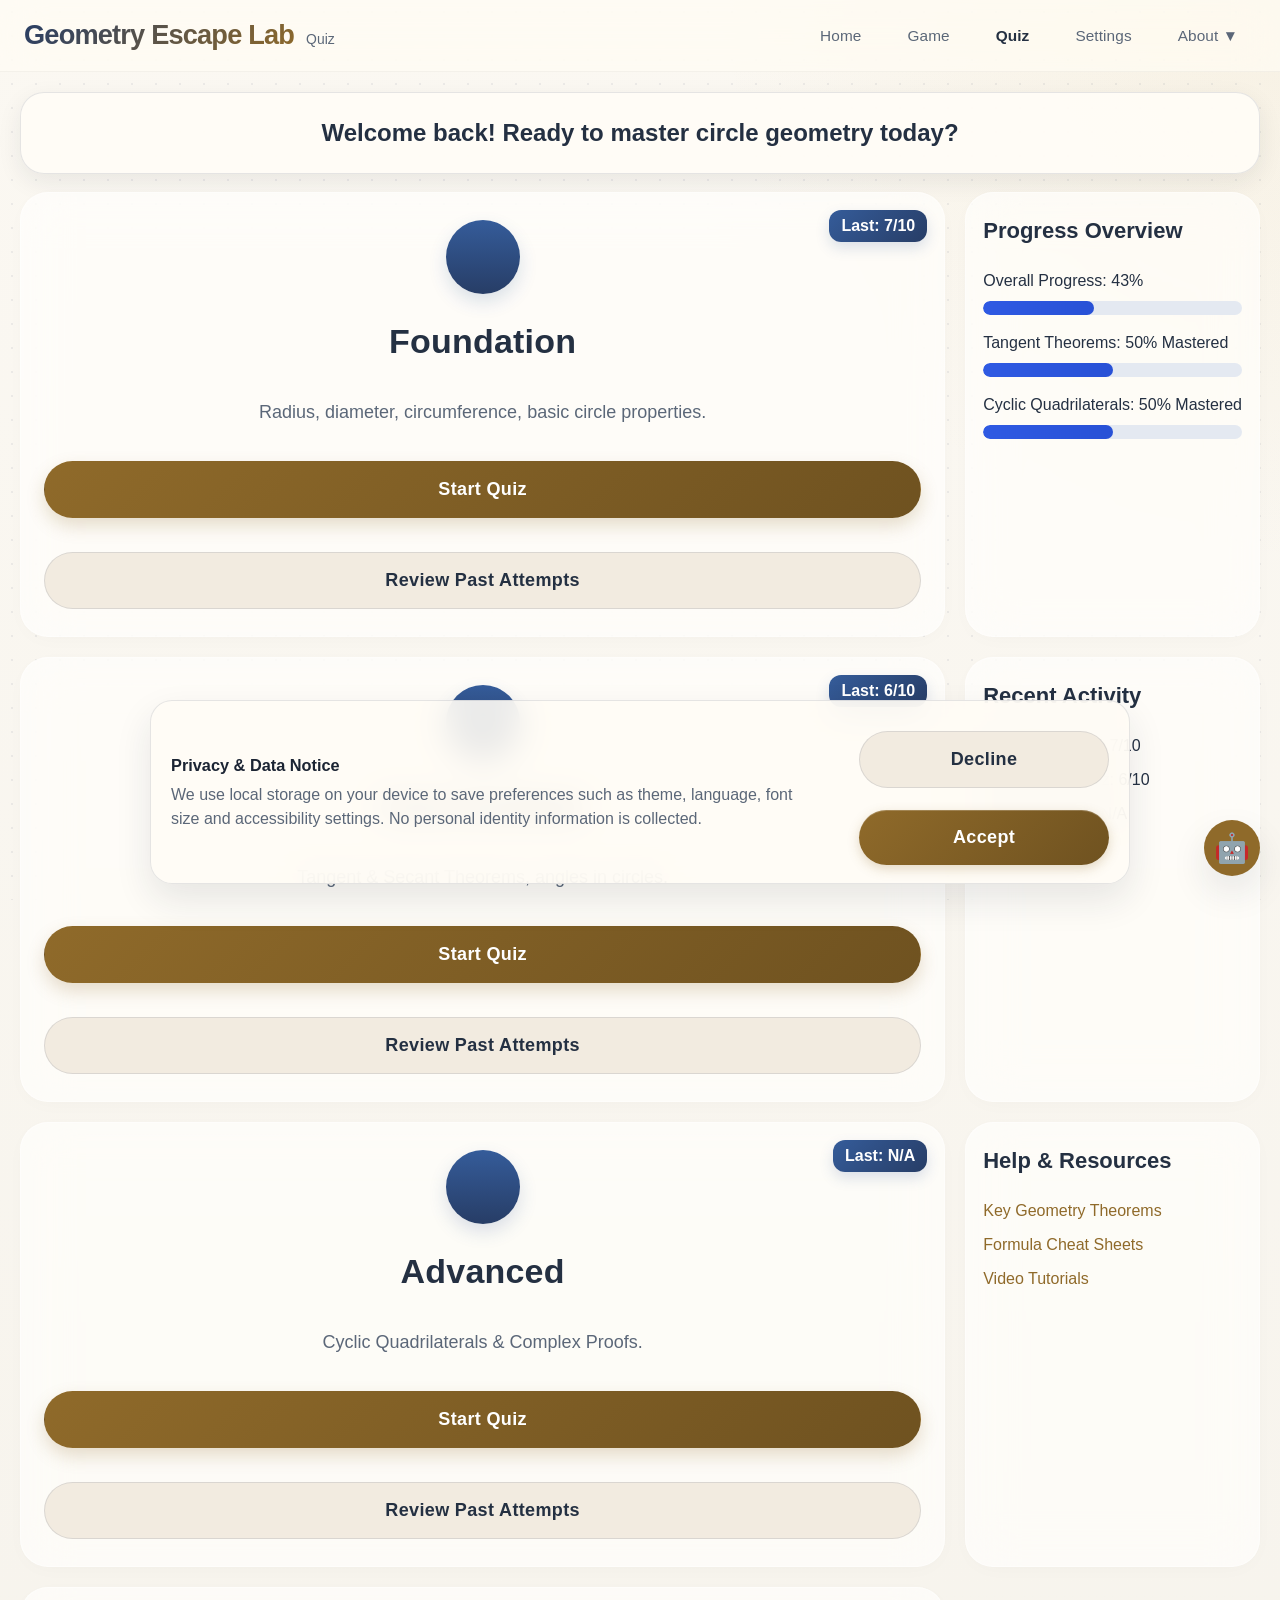
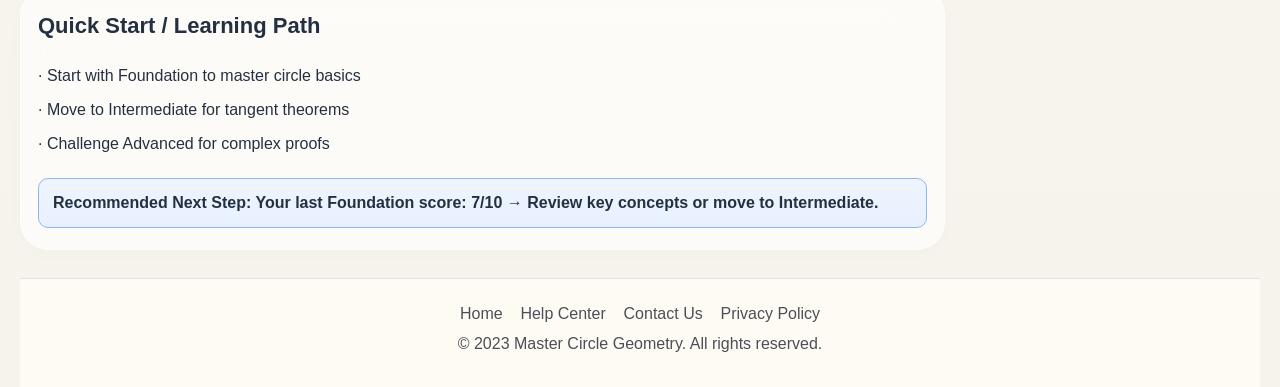
==== commit dcabc95f: "fix: move shared files + update UI + i18n fix" ====
--- a/c/index.html
+++ b/c/index.html
@@ -4,36 +4,70 @@
   <meta charset="UTF-8" />
   <meta name="viewport" content="width=device-width, initial-scale=1.0" />
   <title>Master Circle Geometry Quiz</title>
-  <link rel="stylesheet" href="main.css" />
+<link rel="stylesheet" href="shared.css" />
+<link rel="stylesheet" href="main.css" />
 </head>
 <body>
+<header>
+  <div class="header-left">
+    <h1>Geometry Escape Lab</h1>
+    <div class="breadcrumb">
+      <span id="pageBreadcrumb">Quiz</span>
+    </div>
+  </div>
+
+  <nav>
+    <button id="navHomeBtn">Home</button>
+    <button id="navGameBtn">Game</button>
+    <button id="navQuizBtn">Quiz</button>
+    <button id="settingsBtn">Settings</button>
+
+    <div class="nav-group">
+      <button>About ▼</button>
+      <div class="dropdown-content">
+        <a href="#">Contact</a>
+        <a href="#">About</a>
+        <a href="#">Accessibility</a>
+        <a href="#">Privacy</a>
+      </div>
+    </div>
+  </nav>
+</header>
+
+<div id="modal" class="modal">
+  <div class="modal-content">
+    <button class="close">&times;</button>
+    <h2 id="modal-title"></h2>
+    <div id="modal-text"></div>
+  </div>
+</div>
   <div id="app">
     <!-- 首页 -->
     <section id="homePage" class="page active">
-      <header class="topbar">
-        <div class="topbar-left">
-          <span class="top-link">⌂ Home</span>
-          <span class="top-link" id="topBackBtn">← Back</span>
-          <span class="top-link">🔖Bookmark</span>
-          <span class="top-link">❓Help</span>
-        </div>
-        <div class="topbar-right">EN / 中</div>
-      </header>
-
-      <div class="welcome-banner">Welcome back! Ready to master circle geometry today?</div>
-
+  <div class="welcome-banner" id="welcomeBanner">
+  Welcome back! Ready to master circle geometry today?
+</div>
 <div class="home-grid">
-  <div class="card module-card foundation-card" data-module="Foundation">
-    <div class="module-icon"></div>
-    <div class="module-badge" id="badge-Foundation">Last: 7/10</div>
-    <h2>Foundation</h2>
-    <p>Radius, diameter, circumference, basic circle properties.</p>
-    <button class="btn btn-primary start-btn" data-module="Foundation">Start Quiz</button>
-    <button class="btn btn-secondary review-btn" data-module="Foundation">Review Past Attempts</button>
-  </div>
+<div class="card module-card foundation-card" data-module="Foundation">
+  <div class="module-icon"></div>
+  <div class="module-badge" id="badge-Foundation">Last: 7/10</div>
+
+  <h2 id="foundationTitle">Foundation</h2>
+  <p id="foundationDesc">Radius, diameter, circumference, basic circle properties.</p>
+
+  <!-- ✅ 补上这个按钮 -->
+<button class="btn btn-primary start-btn" data-module="Foundation" data-role="startQuizBtn">
+  Start Quiz
+</button>
+
+  <!-- 原来的按钮保留 -->
+  <button class="btn btn-secondary review-btn" data-module="Foundation" data-role="reviewPastBtn">
+    Review Past Attempts
+  </button>
+</div>
 
   <div class="card side-card progress-card">
-    <h3>Progress Overview</h3>
+    <h3 id="progressOverviewTitle">Progress Overview</h3>
     <div class="progress-label">Overall Progress: <span id="overallProgressText">65%</span></div>
     <div class="bar"><div class="bar-fill" id="overallProgressBar" style="width:65%"></div></div>
 
@@ -47,14 +81,18 @@
   <div class="card module-card intermediate-card" data-module="Intermediate">
     <div class="module-icon"></div>
     <div class="module-badge" id="badge-Intermediate">Last: 6/10</div>
-    <h2>Intermediate</h2>
-    <p>Tangent &amp; Secant Theorems, angles in circles.</p>
-    <button class="btn btn-primary start-btn" data-module="Intermediate">Start Quiz</button>
-    <button class="btn btn-secondary review-btn" data-module="Intermediate">Review Past Attempts</button>
+<h2 id="intermediateTitle">Intermediate</h2>
+<p id="intermediateDesc">Tangent & Secant Theorems, angles in circles.</p>
+<button class="btn btn-primary start-btn" data-module="Intermediate" data-role="startQuizBtn">
+  Start Quiz
+</button>
+<button class="btn btn-secondary review-btn" data-module="Intermediate" data-role="reviewPastBtn">
+  Review Past Attempts
+</button>
   </div>
 
   <div class="card side-card recent-card">
-    <h3>Recent Activity</h3>
+    <h3 id="recentActivityTitle">Recent Activity</h3>
     <div id="recentActivityList">
       <p>Foundation Quiz: 7/10</p>
       <p>Intermediate Quiz: 6/10</p>
@@ -65,24 +103,28 @@
   <div class="card module-card advanced-card" data-module="Advanced">
     <div class="module-icon"></div>
     <div class="module-badge" id="badge-Advanced">Last: N/A</div>
-    <h2>Advanced</h2>
-    <p>Cyclic Quadrilaterals &amp; Complex Proofs.</p>
-    <button class="btn btn-primary start-btn" data-module="Advanced">Start Quiz</button>
-    <button class="btn btn-secondary review-btn" data-module="Advanced">Review Past Attempts</button>
+<h2 id="advancedTitle">Advanced</h2>
+<p id="advancedDesc">Cyclic Quadrilaterals & Complex Proofs.</p>
+<button class="btn btn-primary start-btn" data-module="Advanced" data-role="startQuizBtn">
+  Start Quiz
+</button>
+<button class="btn btn-secondary review-btn" data-module="Advanced" data-role="reviewPastBtn">
+  Review Past Attempts
+</button>
   </div>
 
   <div class="card side-card help-card">
-    <h3>Help &amp; Resources</h3>
-    <a href="javascript:void(0)">Key Geometry Theorems</a>
-    <a href="javascript:void(0)">Formula Cheat Sheets</a>
-    <a href="javascript:void(0)">Video Tutorials</a>
+<h3 id="helpResourcesTitle">Help &amp; Resources</h3>
+<a href="javascript:void(0)" id="keyTheoremsLink">Key Geometry Theorems</a>
+<a href="javascript:void(0)" id="formulaSheetsLink">Formula Cheat Sheets</a>
+<a href="javascript:void(0)" id="videoTutorialsLink">Video Tutorials</a>
   </div>
 
   <div class="card quick-start quick-card">
-    <h3>Quick Start / Learning Path</h3>
-    <p>· Start with Foundation to master circle basics</p>
-    <p>· Move to Intermediate for tangent theorems</p>
-    <p>· Challenge Advanced for complex proofs</p>
+<h3 id="quickStartTitle">Quick Start / Learning Path</h3>
+<p id="quickLine1">· Start with Foundation to master circle basics</p>
+<p id="quickLine2">· Move to Intermediate for tangent theorems</p>
+<p id="quickLine3">· Challenge Advanced for complex proofs</p>
     <div class="recommend-tip" id="recommendTip">
       Recommended Next Step: Your last Foundation score: 7/10 → Review key concepts or move to Intermediate.
     </div>
@@ -97,19 +139,9 @@
 
     <!-- 题目页 -->
 <section id="quizPage" class="page">
-  <header class="topbar">
-    <div class="topbar-left">
-      <span class="top-link" id="quizHomeBtn">⌂ Home</span>
-      <span class="top-link" id="quizBackBtn">← Back</span>
-      <span class="top-link">🔖Bookmark</span>
-      <span class="top-link">❓Help</span>
-    </div>
-    <div class="topbar-right">EN / 中</div>
-  </header>
-
   <div class="quiz-progress-wrap">
     <div class="quiz-progress-left">
-      <span class="quiz-progress-title">Quiz Progress:</span>
+      <span class="quiz-progress-title" id="quizProgressTitle">Quiz Progress:</span>
       <div class="bar quiz-top-bar">
         <div id="quizTopProgress" class="bar-fill" style="width:10%"></div>
       </div>
@@ -143,11 +175,11 @@
         </div>
 
         <div class="question-card-body">
-          <div id="answerPanel">
-            <h3>Select your answer:</h3>
-            <div id="optionsList"></div>
-            <button id="submitAnswerBtn" class="btn btn-primary full-btn">Submit Answer</button>
-          </div>
+<div id="answerPanel">
+  <h3 id="selectAnswerTitle">Select your answer:</h3>
+  <div id="optionsList"></div>
+  <button id="submitAnswerBtn" class="btn btn-primary full-btn">Submit Answer</button>
+</div>
 
           <div id="feedbackPanel" class="hidden">
             <div id="feedbackText" class="feedback-text"></div>
@@ -159,24 +191,23 @@
 
     <!-- 右侧功能区 -->
     <div class="quiz-right">
-      <div class="card side-card nav-card">
-        <h3>Quiz Navigation</h3>
-        <div id="quizNavGrid" class="nav-grid"></div>
-        <div class="nav-btn-group">
-          <button id="prevQuestionBtn" class="btn btn-secondary">← Previous Question</button>
-          <button id="nextQuestionBtn" class="btn btn-secondary">Next Question →</button>
-          <button id="quizSummaryBtn" class="btn btn-primary">Quiz Summary</button>
-        </div>
-      </div>
-
-      <div class="card side-card tools-card">
-        <h3>Additional Tools</h3>
-        <div class="tool-btn-group">
-          <button class="btn btn-secondary tool-btn" id="stepSolutionBtn">Step-by-Step Solution</button>
-          <button class="btn btn-secondary tool-btn" id="formulaBtn">Formula Sheet</button>
-          <button class="btn btn-secondary tool-btn" id="videoBtn">Video Tutorial</button>
-        </div>
-      </div>
+ <div class="card side-card nav-card">
+  <h3 id="quizNavigationTitle">Quiz Navigation</h3>
+  <div id="quizNavGrid" class="nav-grid"></div>
+  <div class="nav-btn-group">
+    <button id="prevQuestionBtn" class="btn btn-secondary">← Previous Question</button>
+    <button id="nextQuestionBtn" class="btn btn-secondary">Next Question →</button>
+    <button id="quizSummaryBtn" class="btn btn-primary">Quiz Summary</button>
+  </div>
+</div>
+<div class="card side-card tools-card">
+  <h3 id="additionalToolsTitle">Additional Tools</h3>
+  <div class="tool-btn-group">
+    <button class="btn btn-secondary tool-btn" id="stepSolutionBtn">Step-by-Step Solution</button>
+    <button class="btn btn-secondary tool-btn" id="formulaBtn">Formula Sheet</button>
+    <button class="btn btn-secondary tool-btn" id="videoBtn">Video Tutorial</button>
+  </div>
+</div>
     </div>
   </div>
 
@@ -188,11 +219,6 @@
 
     <!-- 历史测验入口 -->
     <section id="attemptChooserPage" class="page">
-      <header class="simple-header">
-        <div class="simple-left">◻ ← 🔖 ❓</div>
-        <div class="simple-right">Home &gt; Quiz &nbsp; EN / 中</div>
-      </header>
-
       <div class="chooser-wrap">
         <h1>Review Past Attempts</h1>
         <div class="chooser-subtitle" id="attemptChooserModule">Foundation</div>
@@ -206,11 +232,6 @@
 
     <!-- 成绩页 -->
     <section id="resultPage" class="page">
-      <header class="simple-header">
-        <div class="simple-left">◻ ← 🔖 ❓</div>
-        <div class="simple-right">Home &gt; Quiz &nbsp; EN / 中</div>
-      </header>
-
       <div class="result-wrap">
         <h1>Great Work!</h1>
 
@@ -337,16 +358,6 @@
 
     <!-- 错题集页 -->
     <section id="errorPage" class="page">
-      <header class="topbar">
-        <div class="topbar-left">
-          <span class="top-link" id="errorHomeBtn">⌂ Home</span>
-          <span class="top-link" id="errorBackBtn">← Back</span>
-          <span class="top-link">🔖Bookmark</span>
-          <span class="top-link">❓Help</span>
-        </div>
-        <div class="topbar-right">EN / 中</div>
-      </header>
-
       <div class="error-wrap">
         <h1>错题集 / Review Errors</h1>
         <div id="errorList" class="error-list"></div>
@@ -362,6 +373,8 @@
     </section>
   </div>
 
-  <script src="main.js"></script>
+ <script src="shared.js"></script>
+<script src="main.js"></script>
 </body>
 </html>
+   
--- a/c/shared.css
+++ b/c/shared.css
@@ -0,0 +1,1707 @@
+/* =========================================================
+   shared.css
+   Shared theme, navigation, modal and accessibility system
+   ========================================================= */
+
+* {
+  box-sizing: border-box;
+}
+
+:root {
+  --diagram-circle: #d9dde5;
+  --diagram-line: #7b8494;
+  --diagram-fixed-point: #aeb8cc;
+  --diagram-drag-point: #e24b4b;
+  --diagram-drag-stroke: #ffffff;
+  --diagram-text: #243247;
+  --diagram-angle-text: #111827;
+  --diagram-accent-text: #7a5c2e;
+  --bg: #f6f3ec;
+  --bg-panel: rgba(255, 252, 246, 0.96);
+  --bg-soft: #f2ebe0;
+  --bg-elevated: #fffdf8;
+  --text: #243042;
+  --text-soft: #5b6778;
+  --heading: #1b2433;
+
+  --primary: #8f6a2a;
+  --primary-strong: #6f5220;
+  --primary-soft: rgba(143, 106, 42, 0.12);
+  --accent: #355c9a;
+  --accent-soft: rgba(53, 92, 154, 0.12);
+
+  --border: rgba(72, 86, 112, 0.14);
+  --border-strong: rgba(72, 86, 112, 0.28);
+  --line: rgba(72, 86, 112, 0.12);
+  --shadow-sm: 0 4px 10px rgba(31, 41, 55, 0.05);
+  --shadow-md: 0 16px 36px rgba(31, 41, 55, 0.10);
+
+  --radius-xl: 28px;
+  --radius-lg: 999px;
+  --radius-md: 20px;
+  --radius-sm: 14px;
+
+  --gold: #b78935;
+  --blue: #355c9a;
+  --blue-strong: #273d66;
+  --green: #3d8d62;
+  --cyan: #5fc7ff;
+  --muted: #657286;
+
+  --svg-circle: rgba(72, 86, 112, 0.28);
+  --svg-line: #6c7890;
+  --svg-fixed-point: #586578;
+  --svg-label: #182130;
+  --svg-accent-text: #6f5220;
+  --svg-drag-fill: #df3d3d;
+  --svg-drag-stroke: #ffffff;
+
+  --font-scale: 1;
+  --content-max: 1400px;
+  --nav-hover-text: #ffffff;
+}
+
+html {
+  scroll-behavior: smooth;
+}
+
+body {
+  margin: 0;
+  min-height: 100vh;
+  font-family: 'Segoe UI', Roboto, Arial, sans-serif;
+  font-size: calc(16px * var(--font-scale));
+  background:
+    radial-gradient(circle at top right, rgba(200, 155, 44, 0.07), transparent 24%),
+    linear-gradient(180deg, #fbf8f2 0%, var(--bg) 100%);
+  color: var(--text);
+  transition: background-color .25s ease, color .25s ease, font-size .2s ease;
+  line-height: 1.5;
+}
+
+body.dark-mode {
+  --diagram-circle: #f3f4f6;
+  --diagram-line: rgba(255, 255, 255, 0.72);
+  --diagram-fixed-point: #b8c4d9;
+  --diagram-drag-point: #ef5350;
+  --diagram-drag-stroke: #ffffff;
+  --diagram-text: #f8fafc;
+  --diagram-angle-text: #f9fafb;
+  --diagram-accent-text: #f2d089;
+  --bg: #111723;
+  --bg-panel: rgba(22, 28, 42, 0.96);
+  --bg-soft: #1b2434;
+  --bg-elevated: #162031;
+  --text: #edf2fb;
+  --text-soft: #b9c6dc;
+  --heading: #f4f8ff;
+
+  --primary: #d1a34e;
+  --primary-strong: #e3bc73;
+  --primary-soft: rgba(209, 163, 78, 0.18);
+  --accent: #7fb4ff;
+  --accent-soft: rgba(127, 180, 255, 0.18);
+
+  --border: rgba(163, 183, 220, 0.16);
+  --border-strong: rgba(163, 183, 220, 0.30);
+  --line: rgba(163, 183, 220, 0.14);
+  --shadow-sm: 0 6px 14px rgba(0, 0, 0, 0.25);
+  --shadow-md: 0 20px 48px rgba(0, 0, 0, 0.35);
+
+  --gold: #f0c56c;
+  --blue: #8ec5ff;
+  --blue-strong: #dbeaff;
+  --green: #79d59e;
+  --cyan: #7ce4ff;
+  --muted: #adbbd0;
+  --nav-hover-text: #101724;
+
+  --svg-circle: rgba(218, 231, 255, 0.55);
+  --svg-line: #b5c7e5;
+  --svg-fixed-point: #d8e6ff;
+  --svg-label: #f5f9ff;
+  --svg-accent-text: #ffd88f;
+  --svg-drag-fill: #ff7b7b;
+  --svg-drag-stroke: #132034;
+
+  background:
+    radial-gradient(circle at top right, rgba(127, 180, 255, 0.12), transparent 24%),
+    linear-gradient(180deg, #0f1520 0%, var(--bg) 100%);
+}
+
+body.colorblind-mode {
+  --primary: #8c510a;
+  --primary-strong: #6b3f08;
+  --primary-soft: rgba(140, 81, 10, 0.14);
+  --accent: #01665e;
+  --accent-soft: rgba(1, 102, 94, 0.14);
+  --blue: #01665e;
+  --blue-strong: #0d4b47;
+  --green: #5c7a00;
+  --gold: #8c510a;
+}
+
+body.dark-mode.colorblind-mode {
+  --primary: #f2b34c;
+  --primary-strong: #ffd083;
+  --accent: #68d9ca;
+  --blue: #68d9ca;
+  --blue-strong: #dffff9;
+  --green: #bedb39;
+  --gold: #f2b34c;
+  --svg-accent-text: #ffe5ae;
+}
+
+body.reduce-motion *,
+body.reduce-motion *::before,
+body.reduce-motion *::after {
+  animation: none !important;
+  transition: none !important;
+  scroll-behavior: auto !important;
+}
+
+body.high-contrast {
+  --border: rgba(20, 28, 44, 0.35);
+  --border-strong: rgba(20, 28, 44, 0.55);
+  --line: rgba(20, 28, 44, 0.35);
+  --svg-circle: rgba(20, 28, 44, 0.7);
+  --svg-label: #111111;
+}
+
+body.dark-mode.high-contrast {
+  --border: rgba(255, 255, 255, 0.35);
+  --border-strong: rgba(255, 255, 255, 0.55);
+  --line: rgba(255, 255, 255, 0.35);
+  --svg-circle: rgba(255, 255, 255, 0.78);
+  --svg-label: #ffffff;
+}
+
+body.large-font {
+  --font-scale: 1.1;
+}
+
+body.small-font {
+  --font-scale: 0.93;
+}
+
+a {
+  color: inherit;
+  text-decoration: none;
+}
+
+button,
+input,
+select {
+  font: inherit;
+}
+
+img,
+svg,
+video {
+  display: block;
+  max-width: 100%;
+}
+
+header {
+  position: sticky;
+  top: 0;
+  z-index: 50;
+  background: color-mix(in srgb, var(--bg-panel) 92%, transparent);
+  backdrop-filter: blur(14px);
+  padding: 14px 24px;
+  display: flex;
+  flex-wrap: wrap;
+  justify-content: space-between;
+  align-items: center;
+  gap: 14px 20px;
+  border-bottom: 1px solid var(--border);
+}
+
+.header-left {
+  display: flex;
+  align-items: baseline;
+  gap: 12px;
+  flex-wrap: wrap;
+  min-width: 0;
+}
+
+header h1 {
+  margin: 0;
+  font-size: clamp(1.25rem, 5vw, 1.7rem);
+  font-weight: 800;
+  background: linear-gradient(135deg, var(--blue-strong), var(--primary));
+  -webkit-background-clip: text;
+  background-clip: text;
+  color: transparent;
+  white-space: nowrap;
+}
+
+.breadcrumb {
+  font-size: .87rem;
+  color: var(--text-soft);
+  white-space: nowrap;
+}
+
+.breadcrumb a {
+  color: var(--accent);
+  font-weight: 600;
+}
+
+nav {
+  display: flex;
+  align-items: center;
+  gap: 10px;
+  flex-wrap: wrap;
+  justify-content: flex-end;
+}
+
+nav button,
+.nav-link,
+.dropbtn {
+  appearance: none;
+  border: 1px solid var(--border);
+  background: var(--bg-soft);
+  color: var(--text);
+  cursor: pointer;
+  border-radius: var(--radius-lg);
+  padding: 10px 18px;
+  font-size: .96rem;
+  font-weight: 600;
+  letter-spacing: .1px;
+  box-shadow: var(--shadow-sm);
+  transition: .2s ease;
+}
+
+nav button:hover,
+.nav-link:hover,
+.dropbtn:hover,
+nav button:focus-visible,
+.nav-link:focus-visible,
+.dropbtn:focus-visible {
+  background: var(--primary);
+  color: var(--nav-hover-text);
+  border-color: transparent;
+  transform: translateY(-1px);
+  outline: none;
+}
+
+nav button.active-nav,
+.nav-link.active-nav,
+.dropbtn.active-nav {
+  background: linear-gradient(135deg, var(--primary), var(--primary-strong));
+  color: #fff;
+  border-color: transparent;
+}
+
+body.dark-mode nav button.active-nav,
+body.dark-mode .nav-link.active-nav,
+body.dark-mode .dropbtn.active-nav {
+  color: #101724;
+}
+
+.nav-group {
+  position: relative;
+  display: inline-block;
+}
+
+.dropdown-content {
+  display: none;
+  position: absolute;
+  right: 0;
+  top: calc(100% + 8px);
+  min-width: 220px;
+  background: var(--bg-elevated);
+  border: 1px solid var(--border);
+  box-shadow: var(--shadow-md);
+  border-radius: 18px;
+  z-index: 60;
+  overflow: hidden;
+}
+
+.nav-group.open .dropdown-content,
+.nav-group:hover .dropdown-content,
+.nav-group:focus-within .dropdown-content {
+  display: block;
+}
+
+.dropdown-content a,
+.dropdown-content button {
+  display: block;
+  width: 100%;
+  text-align: left;
+  padding: 12px 16px;
+  background: transparent;
+  border: none;
+  color: var(--text);
+  box-shadow: none;
+  border-radius: 0;
+}
+
+.dropdown-content a:hover,
+.dropdown-content button:hover {
+  background: var(--bg-soft);
+  color: var(--primary-strong);
+  transform: none;
+}
+
+.container {
+  width: min(var(--content-max), calc(100% - 32px));
+  margin: 0 auto;
+  padding: 28px 0 36px;
+}
+
+.card,
+.panel-box {
+  background: var(--bg-panel);
+  border: 1px solid var(--border);
+  box-shadow: var(--shadow-sm);
+  border-radius: 24px;
+}
+
+.card {
+  padding: 22px;
+}
+
+.panel-box {
+  padding: 18px;
+}
+
+.center {
+  text-align: center;
+}
+
+.small-text {
+  color: var(--text-soft);
+}
+
+.btn {
+  appearance: none;
+  border: 1px solid transparent;
+  border-radius: 16px;
+  padding: 11px 18px;
+  font-weight: 700;
+  cursor: pointer;
+  transition: .2s ease;
+  display: inline-flex;
+  align-items: center;
+  justify-content: center;
+  text-align: center;
+}
+
+.btn:hover {
+  transform: translateY(-1px);
+}
+
+.btn.primary {
+  background: linear-gradient(135deg, var(--primary), var(--primary-strong));
+  color: #fff;
+}
+
+body.dark-mode .btn.primary {
+  color: #101724;
+}
+
+.btn.secondary {
+  background: var(--bg-soft);
+  border-color: var(--border);
+  color: var(--text);
+}
+
+.btn.subtle-btn {
+  background: transparent;
+  border-color: var(--border);
+  color: var(--text-soft);
+}
+
+button:disabled,
+.btn:disabled,
+.locked-btn {
+  cursor: not-allowed;
+  opacity: .65;
+  transform: none !important;
+}
+
+.status-pill,
+.status-chip {
+  display: inline-flex;
+  align-items: center;
+  justify-content: center;
+  min-height: 34px;
+  padding: 6px 12px;
+  border-radius: 999px;
+  background: var(--primary-soft);
+  color: var(--primary-strong);
+  font-size: .85rem;
+  font-weight: 700;
+  border: 1px solid transparent;
+}
+
+.secondary-chip {
+  background: var(--accent-soft);
+  color: var(--accent);
+}
+
+.footer,
+.site-footer {
+  margin-top: 30px;
+  padding: 18px 24px;
+  border-top: 1px solid var(--border);
+  background: color-mix(in srgb, var(--bg-panel) 94%, transparent);
+}
+
+.footer-inner {
+  max-width: var(--content-max);
+  margin: 0 auto;
+  color: var(--text-soft);
+  display: flex;
+  justify-content: space-between;
+  gap: 12px;
+  flex-wrap: wrap;
+}
+
+.modal {
+  display: none;
+  position: fixed;
+  z-index: 1000;
+  left: 0;
+  top: 0;
+  width: 100%;
+  height: 100%;
+  background-color: rgba(0, 0, 0, .58);
+  backdrop-filter: blur(4px);
+}
+
+.modal.show {
+  display: block;
+}
+
+.modal-content {
+  background-color: var(--bg-elevated);
+  color: var(--text);
+  margin: 8vh auto;
+  padding: 24px 28px;
+  width: min(680px, 92vw);
+  border-radius: 28px;
+  border: 1px solid var(--border);
+  box-shadow: var(--shadow-md);
+}
+
+.modal-content h2 {
+  margin: 0 40px 16px 0;
+  color: var(--heading);
+}
+
+.close {
+  float: right;
+  width: 36px;
+  height: 36px;
+  border-radius: 50%;
+  background: var(--bg-soft);
+  color: var(--text);
+  display: inline-flex;
+  align-items: center;
+  justify-content: center;
+  font-size: 24px;
+  line-height: 1;
+  cursor: pointer;
+}
+
+.settings-panel,
+.info-panel {
+  display: grid;
+  gap: 14px;
+}
+
+.settings-group,
+.info-row {
+  display: flex;
+  justify-content: space-between;
+  gap: 12px;
+  align-items: center;
+  padding: 14px 16px;
+  background: var(--bg-soft);
+  border: 1px solid var(--border);
+  border-radius: 18px;
+}
+
+.settings-copy,
+.info-row>div {
+  display: grid;
+  gap: 4px;
+}
+
+.settings-copy span,
+.info-row span,
+.modal-note {
+  color: var(--text-soft);
+  font-size: .92rem;
+}
+
+.control-row {
+  display: flex;
+  gap: 8px;
+  flex-wrap: wrap;
+  justify-content: flex-end;
+}
+
+.mode-switch-btn,
+.font-size-btn,
+.toggle-btn {
+  border: 1px solid var(--border);
+  background: var(--bg-elevated);
+  color: var(--text);
+  border-radius: 12px;
+  padding: 9px 14px;
+  font-weight: 700;
+  cursor: pointer;
+}
+
+.mode-switch-btn.active,
+.font-size-btn.active,
+.toggle-btn.active {
+  background: linear-gradient(135deg, var(--primary), var(--primary-strong));
+  color: #fff;
+  border-color: transparent;
+}
+
+body.dark-mode .mode-switch-btn.active,
+body.dark-mode .font-size-btn.active,
+body.dark-mode .toggle-btn.active {
+  color: #101724;
+}
+
+@media (max-width: 900px) {
+
+  .settings-group,
+  .info-row {
+    flex-direction: column;
+    align-items: stretch;
+  }
+
+  .control-row {
+    justify-content: flex-start;
+  }
+}
+
+@media (max-width: 640px) {
+  header {
+    padding: 12px 14px;
+  }
+
+  .container {
+    width: min(var(--content-max), calc(100% - 20px));
+    padding-top: 20px;
+  }
+
+  .card {
+    padding: 18px;
+  }
+
+  nav {
+    width: 100%;
+    justify-content: flex-start;
+  }
+
+  nav button,
+  .dropbtn {
+    padding: 9px 14px;
+    font-size: .92rem;
+  }
+}
+
+.font-slider-wrap {
+  display: flex;
+  align-items: center;
+  gap: 12px;
+  margin-top: 10px;
+}
+
+.font-slider-label {
+  font-weight: 700;
+  color: var(--text);
+  font-size: 0.95rem;
+  min-width: 18px;
+  text-align: center;
+}
+
+.font-slider-label-large {
+  font-size: 1.2rem;
+}
+
+.font-size-slider {
+  flex: 1;
+  appearance: none;
+  height: 6px;
+  border-radius: 999px;
+  background: linear-gradient(90deg, var(--primary-soft), var(--primary));
+  outline: none;
+}
+
+.font-size-slider::-webkit-slider-thumb {
+  appearance: none;
+  width: 18px;
+  height: 18px;
+  border-radius: 50%;
+  background: var(--bg-elevated);
+  border: 2px solid var(--primary);
+  cursor: pointer;
+  box-shadow: 0 2px 8px rgba(0, 0, 0, 0.15);
+}
+
+.font-size-slider::-moz-range-thumb {
+  width: 18px;
+  height: 18px;
+  border-radius: 50%;
+  background: var(--bg-elevated);
+  border: 2px solid var(--primary);
+  cursor: pointer;
+  box-shadow: 0 2px 8px rgba(0, 0, 0, 0.15);
+}
+
+.font-slider-readout {
+  margin-top: 10px;
+  display: flex;
+  justify-content: space-between;
+  gap: 10px;
+  color: var(--text-soft);
+  font-size: 0.92rem;
+  font-weight: 600;
+}
+
+/* ========== AI Assistant Widget ========== */
+.assistant {
+  position: fixed !important;
+  right: 20px !important;
+  bottom: 24px !important;
+  z-index: 1000 !important;
+  width: 56px;
+  height: 56px;
+  user-select: none;
+  -webkit-user-select: none;
+  touch-action: none;
+}
+
+.assistant.dragging {
+  cursor: grabbing !important;
+}
+
+.assistant-trigger {
+  width: 56px;
+  height: 56px;
+  border: none;
+  border-radius: 50%;
+  background: var(--primary);
+  box-shadow: var(--shadow-md);
+  display: flex;
+  align-items: center;
+  justify-content: center;
+  cursor: grab;
+  padding: 0;
+}
+
+.assistant.dragging .assistant-trigger {
+  cursor: grabbing;
+}
+
+.assistant-icon {
+  font-size: 1.8rem;
+  line-height: 1;
+  display: flex;
+  align-items: center;
+  justify-content: center;
+}
+
+.assistant-panel {
+  position: absolute;
+  right: 0;
+  width: min(340px, 88vw);
+  max-height: min(420px, 70vh);
+  padding: 16px 18px;
+  border-radius: 24px;
+  background: var(--bg-elevated);
+  border: 1px solid var(--border);
+  box-shadow: var(--shadow-md);
+  backdrop-filter: blur(8px);
+  opacity: 0;
+  visibility: hidden;
+  pointer-events: none;
+  transform: scale(0.98);
+  transition:
+    opacity 0.2s ease,
+    transform 0.2s ease,
+    visibility 0s linear 0.2s;
+  display: flex;
+  flex-direction: column;
+}
+
+/* 默认向上 */
+.assistant.expand-up .assistant-panel {
+  bottom: 52px;
+  transform-origin: bottom right;
+}
+
+/* 空间不够时向下 */
+.assistant.expand-down .assistant-panel {
+  top: 52px;
+  bottom: auto;
+  transform-origin: top right;
+}
+
+.assistant.open .assistant-panel,
+.assistant:hover:not(.dragging) .assistant-panel,
+.assistant:focus-within .assistant-panel {
+  opacity: 1;
+  visibility: visible;
+  pointer-events: auto;
+  transform: scale(1);
+  transition:
+    opacity 0.2s ease,
+    transform 0.2s ease,
+    visibility 0s linear 0s;
+}
+
+body.dark-mode .assistant-panel {
+  background: color-mix(in srgb, var(--bg-elevated) 94%, transparent);
+}
+
+.assistant-content {
+  display: flex;
+  flex-direction: column;
+  gap: 10px;
+  min-height: 0;
+}
+
+.assistant-header {
+  font-weight: 700;
+  font-size: 1.05rem;
+  display: flex;
+  align-items: center;
+  justify-content: space-between;
+  gap: 8px;
+  color: var(--heading);
+}
+
+.assistant-header span {
+  display: flex;
+  align-items: center;
+  gap: 6px;
+}
+
+.lang-selector {
+  background: var(--bg-soft);
+  border: 1px solid var(--border);
+  border-radius: 40px;
+  padding: 5px 12px;
+  font-size: 0.8rem;
+  color: var(--text);
+  cursor: pointer;
+}
+
+.assistant-help {
+  font-size: 0.8rem;
+  margin: 0;
+  color: var(--text-soft);
+}
+
+.assistant-answer-wrap {
+  flex: 1;
+  min-height: 120px;
+  max-height: 220px;
+  overflow-y: auto;
+  border-radius: 16px;
+  background: var(--bg-soft);
+  border: 1px solid var(--border);
+  padding: 12px;
+}
+
+.assistant-answer {
+  white-space: pre-wrap;
+  word-break: break-word;
+  color: var(--text);
+  font-size: 0.9rem;
+  line-height: 1.55;
+}
+
+.assistant-answer.empty {
+  color: var(--text-soft);
+}
+
+.assistant-input-group {
+  display: flex;
+  gap: 8px;
+}
+
+.assistant-input {
+  flex: 1;
+  padding: 10px 14px;
+  border-radius: 40px;
+  border: 1px solid var(--border);
+  background: var(--bg-soft);
+  color: var(--text);
+  font-size: 0.85rem;
+  outline: none;
+}
+
+.assistant-input:focus {
+  border-color: var(--primary);
+}
+
+.assistant-send-btn {
+  padding: 8px 16px;
+  border-radius: 40px;
+  background: var(--primary);
+  color: #fff;
+  border: none;
+  font-weight: 600;
+  cursor: pointer;
+}
+
+.assistant-send-btn:hover {
+  background: var(--primary-strong);
+}
+
+.assistant-trigger:focus-visible {
+  outline: 2px solid var(--accent);
+  outline-offset: 3px;
+}
+
+@media (max-width: 640px) {
+  .assistant {
+    right: 12px !important;
+    bottom: 16px !important;
+  }
+
+  .assistant-panel {
+    width: min(300px, calc(100vw - 24px));
+  }
+}
+
+/* =========================================================
+   V3.5: 消除“骨架感” - 质感与深度提升 (Anti-Skeletal UI)
+   ========================================================= */
+
+/* 1. 增加背景的“数学/实验室”质感（点阵图）代替死板的纯色 */
+body {
+  position: relative;
+}
+
+body::before {
+  content: "";
+  position: fixed;
+  top: 0;
+  left: 0;
+  width: 100vw;
+  height: 100vh;
+  z-index: -1;
+  background-image: radial-gradient(var(--border-strong) 1px, transparent 1px);
+  background-size: 24px 24px;
+  /* 数学坐标纸的点阵感 */
+  opacity: 0.3;
+  pointer-events: none;
+}
+
+body.dark-mode::before {
+  opacity: 0.15;
+}
+
+/* 2. 打破生硬的边框：用“毛玻璃 (Glassmorphism)”和“弥散阴影”代替 1px 实线边框 */
+.card,
+.panel-box,
+.theorem-item {
+  border: 1px solid rgba(255, 255, 255, 0.4) !important;
+  /* 极高光边缘，弱化边框线 */
+  background: linear-gradient(145deg, rgba(255, 255, 255, 0.8), rgba(255, 255, 255, 0.4)) !important;
+  backdrop-filter: blur(12px);
+  /* 毛玻璃透视效果 */
+  box-shadow:
+    0 4px 6px -1px rgba(0, 0, 0, 0.02),
+    0 24px 48px -12px rgba(53, 92, 154, 0.12) !important;
+  /* 深层弥散阴影，让卡片飘起来 */
+}
+
+body.dark-mode .card,
+body.dark-mode .panel-box,
+body.dark-mode .theorem-item {
+  border: 1px solid rgba(255, 255, 255, 0.05) !important;
+  background: linear-gradient(145deg, rgba(30, 38, 56, 0.8), rgba(20, 25, 38, 0.4)) !important;
+  box-shadow:
+    0 10px 30px -10px rgba(0, 0, 0, 0.5),
+    inset 0 1px 0 rgba(255, 255, 255, 0.05) !important;
+  /* 暗黑模式下的内部高光 */
+}
+
+/* 3. 让所有按钮看起来像真实的、有手感的按键，而不是一个色块 */
+.btn.primary {
+  background: linear-gradient(135deg, var(--primary), var(--primary-strong)) !important;
+  box-shadow:
+    0 4px 12px rgba(143, 106, 42, 0.25),
+    inset 0 1px 0 rgba(255, 255, 255, 0.2) !important;
+  /* 顶部反光 */
+  border: none !important;
+}
+
+.btn.primary:hover {
+  transform: translateY(-2px);
+  box-shadow:
+    0 6px 16px rgba(143, 106, 42, 0.35),
+    inset 0 1px 0 rgba(255, 255, 255, 0.2) !important;
+}
+
+/* 4. 打破方块阵列：在关键元素（如英雄区）增加不对称的视觉装饰 */
+.hero-panel::before {
+  content: "";
+  position: absolute;
+  top: -50px;
+  right: -50px;
+  width: 300px;
+  height: 300px;
+  border-radius: 40% 60% 70% 30% / 40% 50% 60% 50%;
+  /* 不规则的流体形状 */
+  background: linear-gradient(135deg, rgba(200, 155, 44, 0.1), rgba(53, 92, 154, 0.1));
+  animation: morph 8s ease-in-out infinite alternate;
+  pointer-events: none;
+  z-index: 0;
+}
+
+@keyframes morph {
+  0% {
+    border-radius: 40% 60% 70% 30% / 40% 50% 60% 50%;
+    transform: rotate(0deg);
+  }
+
+  100% {
+    border-radius: 60% 40% 30% 70% / 60% 30% 70% 40%;
+    transform: rotate(10deg);
+  }
+}
+
+/* 保证层级关系，文字不被装饰遮挡 */
+.hero-copy {
+  position: relative;
+  z-index: 1;
+}
+
+/* =========================================================
+   V4: Apple-esque Premium Design
+   Eliminating wireframes, embracing space, light, and glass.
+   ========================================================= */
+
+/* --- 1. 彻底干掉硬边框，用光影定义边界 --- */
+.card,
+.panel-box,
+.theorem-item {
+  border: none !important;
+  /* 彻底移除实体边框 */
+  background: rgba(255, 255, 255, 0.65) !important;
+  /* 更通透的毛玻璃 */
+  backdrop-filter: blur(24px) saturate(180%);
+  /* 苹果标志性的高模糊+高饱和背景透视 */
+  -webkit-backdrop-filter: blur(24px) saturate(180%);
+  box-shadow:
+    0 4px 24px -8px rgba(0, 0, 0, 0.04),
+    inset 0 0 0 1px rgba(255, 255, 255, 0.4) !important;
+  /* 仅保留极细的内发光作为物理边缘 */
+  border-radius: 28px !important;
+  /* 增加圆角，更圆润 */
+  transition: transform 0.4s cubic-bezier(0.16, 1, 0.3, 1), box-shadow 0.4s ease !important;
+}
+
+/* 悬停时的悬浮感 */
+.room-tile:hover,
+.theorem-item.unlocked:hover {
+  transform: translateY(-8px) scale(1.01) !important;
+  box-shadow:
+    0 20px 40px -12px rgba(53, 92, 154, 0.15),
+    inset 0 0 0 1px rgba(255, 255, 255, 0.8) !important;
+}
+
+/* 暗色模式的极致通透 */
+body.dark-mode .card,
+body.dark-mode .panel-box,
+body.dark-mode .theorem-item {
+  background: rgba(20, 25, 38, 0.45) !important;
+  box-shadow:
+    0 10px 40px -10px rgba(0, 0, 0, 0.6),
+    inset 0 0 0 1px rgba(255, 255, 255, 0.08) !important;
+}
+
+/* --- 2. 导航栏重塑：仿 iOS 顶栏 --- */
+header {
+  background: rgba(255, 252, 246, 0.7) !important;
+  backdrop-filter: blur(20px) saturate(150%) !important;
+  -webkit-backdrop-filter: blur(20px) saturate(150%) !important;
+  border-bottom: 1px solid rgba(0, 0, 0, 0.04) !important;
+}
+
+body.dark-mode header {
+  background: rgba(15, 21, 32, 0.6) !important;
+  border-bottom: 1px solid rgba(255, 255, 255, 0.04) !important;
+}
+
+/* 导航按钮无边框化，悬停时出现柔和背景 */
+nav button,
+.nav-link,
+.dropbtn {
+  border: none !important;
+  background: transparent !important;
+  box-shadow: none !important;
+  color: var(--text-soft) !important;
+  font-weight: 500 !important;
+}
+
+nav button:hover,
+.nav-link:hover,
+.dropbtn:hover {
+  background: rgba(0, 0, 0, 0.04) !important;
+  color: var(--text) !important;
+  transform: none !important;
+}
+
+nav button.active-nav,
+.nav-link.active-nav,
+.dropbtn.active-nav {
+  color: var(--text) !important;
+  font-weight: 700 !important;
+}
+
+body.dark-mode nav button:hover {
+  background: rgba(255, 255, 255, 0.05) !important;
+}
+
+/* --- 3. 字体层级与质感 (Typography) --- */
+h1 {
+  letter-spacing: -0.03em !important;
+  /* 苹果标题常用的紧凑字距 */
+  font-weight: 700 !important;
+}
+
+/* --- 4. Hero 区域：去除线框结构，拥抱留白 --- */
+.hero-panel {
+  padding: 60px 40px !important;
+  /* 巨大的呼吸空间 */
+}
+
+/* 柔和的背景环境光 */
+.hero-panel::before {
+  content: "";
+  position: absolute;
+  top: -20%;
+  right: -10%;
+  width: 60%;
+  height: 140%;
+  background: radial-gradient(circle, rgba(200, 155, 44, 0.08) 0%, transparent 70%);
+  filter: blur(40px);
+  z-index: 0;
+  pointer-events: none;
+}
+
+.hero-copy {
+  position: relative;
+  z-index: 1;
+}
+
+/* --- 5. 按钮的高级质感 --- */
+.btn {
+  border-radius: 999px !important;
+  /* 胶囊按钮 */
+  letter-spacing: 0.02em;
+}
+
+.btn.primary:hover {
+  transform: scale(1.02) !important;
+  /* 点击时的弹性呼吸 */
+  box-shadow: 0 6px 20px rgba(0, 0, 0, 0.15) !important;
+}
+
+/* --- 6. SVG 画布容器的无界感 --- */
+.diagram-wrap-enhanced {
+  background: transparent !important;
+  border: none !important;
+  box-shadow: none !important;
+}
+
+#svg {
+  border: none !important;
+  border-radius: 20px !important;
+  background: linear-gradient(180deg, rgba(255, 255, 255, 0.8), rgba(255, 255, 255, 0.4)) !important;
+  box-shadow: inset 0 0 0 1px rgba(0, 0, 0, 0.05), 0 12px 32px -8px rgba(0, 0, 0, 0.06) !important;
+}
+
+body.dark-mode #svg {
+  background: linear-gradient(180deg, rgba(255, 255, 255, 0.05), rgba(255, 255, 255, 0.02)) !important;
+  box-shadow: inset 0 0 0 1px rgba(255, 255, 255, 0.05), 0 12px 32px -8px rgba(0, 0, 0, 0.4) !important;
+}
+
+/* =========================================================
+   V11: Inclusive Design & Wellbeing Enforcements 
+   (Eye-care, Brutal High-Contrast, Legibility)
+   ========================================================= */
+
+/* --- 1. 护眼模式 (Eye-care Theme) --- */
+body.eye-care {
+  --bg: #fdf6e3;
+  --bg-panel: rgba(250, 243, 224, 0.98);
+  --bg-soft: #f4e8d1;
+  --bg-elevated: #fffcf5;
+  --text: #433422;
+  --text-soft: #7a6548;
+  --heading: #312515;
+  --primary: #b58900;
+  --primary-strong: #8a6800;
+  --primary-soft: rgba(181, 137, 0, 0.15);
+  --accent: #2aa198;
+  --border: rgba(181, 137, 0, 0.2);
+  --line: rgba(181, 137, 0, 0.15);
+  --svg-circle: rgba(181, 137, 0, 0.3);
+  --svg-line: #937b54;
+  --svg-label: #312515;
+  background: #fdf6e3 !important;
+}
+
+body.eye-care::before {
+  display: none !important;
+}
+
+/* --- 2. 暴力高对比度模式 (Brutal High-Contrast) --- */
+body.high-contrast * {
+  text-shadow: none !important;
+  box-shadow: none !important;
+}
+
+body.high-contrast {
+  --bg: #ffffff;
+  --bg-panel: #ffffff;
+  --bg-soft: #f0f0f0;
+  --text: #000000;
+  --text-soft: #111111;
+  --heading: #000000;
+  --primary: #0000ff;
+  --primary-strong: #0000cc;
+  --gold: #cc6600;
+  background: #ffffff !important;
+}
+
+body.high-contrast header,
+body.high-contrast .card,
+body.high-contrast .panel-box,
+body.high-contrast .theorem-item,
+body.high-contrast .assistant:hover {
+  background: #ffffff !important;
+  backdrop-filter: none !important;
+  -webkit-backdrop-filter: none !important;
+  border: 3px solid #000000 !important;
+  border-radius: 8px !important;
+}
+
+body.dark-mode.high-contrast {
+  --bg: #000000;
+  --bg-panel: #000000;
+  --bg-soft: #1a1a1a;
+  --text: #ffffff;
+  --text-soft: #eeeeee;
+  --heading: #ffffff;
+  --primary: #ffff00;
+  --primary-strong: #cccc00;
+  background: #000000 !important;
+}
+
+body.dark-mode.high-contrast header,
+body.dark-mode.high-contrast .card,
+body.dark-mode.high-contrast .panel-box,
+body.dark-mode.high-contrast .theorem-item {
+  background: #000000 !important;
+  border: 3px solid #ffffff !important;
+}
+
+body.high-contrast .btn.primary {
+  background: #000000 !important;
+  color: #ffffff !important;
+  border: 2px solid #000000 !important;
+}
+
+body.dark-mode.high-contrast .btn.primary {
+  background: #ffffff !important;
+  color: #000000 !important;
+  border: 2px solid #ffffff !important;
+}
+
+body.high-contrast #svg {
+  background: #ffffff !important;
+  border: 3px solid #000000 !important;
+}
+
+body.dark-mode.high-contrast #svg {
+  background: #000000 !important;
+  border: 3px solid #ffffff !important;
+}
+
+/* --- 3. 易读排版模式 (Enhanced Legibility for Dyslexia) --- */
+body.legibility-mode {
+  font-family: "Comic Sans MS", "Arial", sans-serif !important;
+  line-height: 1.8 !important;
+  letter-spacing: 0.05em !important;
+  word-spacing: 0.05em !important;
+}
+
+body.legibility-mode h1,
+body.legibility-mode h2,
+body.legibility-mode h3 {
+  letter-spacing: 0.1em !important;
+  margin-bottom: 1rem !important;
+}
+
+body.legibility-mode p {
+  text-align: left !important;
+}
+
+/* --- 4. 彻底的减少动态效果 (Reduced Motion Enhancement) --- */
+body.reduce-motion * {
+  animation: none !important;
+  transition: none !important;
+  transform: none !important;
+}
+
+/* ==========================================
+   Apple-like Settings Refresh
+   只覆盖 settings modal，不破坏整体架构
+   ========================================== */
+
+.modal-content {
+  width: min(620px, 92vw);
+  padding: 26px 24px 22px;
+  border-radius: 30px;
+}
+
+#modal-title {
+  font-size: 1.45rem;
+  letter-spacing: -0.02em;
+  margin-bottom: 16px;
+}
+
+.close {
+  width: 32px;
+  height: 32px;
+  font-size: 20px;
+  background: rgba(127, 127, 127, 0.14);
+  box-shadow: none;
+  border: none;
+}
+
+.apple-settings-panel {
+  display: grid;
+  gap: 18px;
+  max-height: 66vh;
+  overflow-y: auto;
+  padding-right: 2px;
+}
+
+.settings-section {
+  background: rgba(255, 255, 255, 0.58);
+  backdrop-filter: blur(20px) saturate(160%);
+  -webkit-backdrop-filter: blur(20px) saturate(160%);
+  border-radius: 22px;
+  overflow: hidden;
+  box-shadow:
+    0 10px 28px rgba(20, 28, 44, 0.05),
+    inset 0 0 0 1px rgba(255, 255, 255, 0.42);
+}
+
+body.dark-mode .settings-section {
+  background: rgba(24, 30, 43, 0.62);
+  box-shadow:
+    0 14px 32px rgba(0, 0, 0, 0.28),
+    inset 0 0 0 1px rgba(255, 255, 255, 0.06);
+}
+
+.settings-section-title {
+  padding: 14px 18px 10px;
+  font-size: 0.82rem;
+  font-weight: 700;
+  letter-spacing: 0.03em;
+  text-transform: uppercase;
+  color: var(--text-soft);
+}
+
+.settings-group.settings-row {
+  display: flex;
+  align-items: center;
+  justify-content: space-between;
+  gap: 18px;
+  padding: 16px 18px;
+  background: transparent;
+  border: none;
+  border-radius: 0;
+  box-shadow: none;
+  position: relative;
+}
+
+.settings-group.settings-row::after {
+  content: "";
+  position: absolute;
+  left: 18px;
+  right: 18px;
+  bottom: 0;
+  height: 1px;
+  background: rgba(72, 86, 112, 0.12);
+}
+
+.settings-section .settings-group.settings-row:last-child::after {
+  display: none;
+}
+
+body.dark-mode .settings-group.settings-row::after {
+  background: rgba(255, 255, 255, 0.08);
+}
+
+.settings-copy {
+  display: grid;
+  gap: 4px;
+  min-width: 0;
+  flex: 1;
+}
+
+.settings-copy strong {
+  font-size: 1rem;
+  font-weight: 600;
+  letter-spacing: -0.01em;
+  color: var(--text);
+}
+
+.settings-copy span {
+  font-size: 0.92rem;
+  line-height: 1.4;
+  color: var(--text-soft);
+  max-width: 34ch;
+}
+
+.control-row {
+  display: flex;
+  align-items: center;
+  justify-content: flex-end;
+  gap: 10px;
+  flex-shrink: 0;
+}
+
+.control-row.segmented-control {
+  justify-content: flex-start;
+}
+
+.segmented-control::before {
+  content: "";
+  position: absolute;
+  top: 3px;
+  left: 3px;
+  width: var(--segment-thumb-width, 76px);
+  height: calc(100% - 6px);
+  border-radius: 999px;
+  background: rgba(255, 255, 255, 0.96);
+  box-shadow:
+    0 1px 2px rgba(0, 0, 0, 0.08),
+    0 4px 10px rgba(0, 0, 0, 0.06);
+  transform: translateX(var(--segment-thumb-x, 0px));
+  transition: transform .28s cubic-bezier(0.2, 0.8, 0.2, 1),
+    width .28s cubic-bezier(0.2, 0.8, 0.2, 1),
+    background .22s ease,
+    box-shadow .22s ease;
+  z-index: 0;
+  pointer-events: none;
+}
+
+.segmented-control.no-thumb-transition::before {
+  transition: none !important;
+}
+
+/* segmented control */
+.segmented-control {
+  position: relative;
+  display: inline-flex;
+  align-items: center;
+  justify-content: flex-start;
+  background: rgba(120, 120, 128, 0.12);
+  padding: 3px;
+  border-radius: 999px;
+  gap: 0;
+  flex: 0 0 auto;
+  width: fit-content;
+  overflow: hidden;
+  isolation: isolate;
+}
+
+body.dark-mode .segmented-control {
+  background: rgba(255, 255, 255, 0.09);
+}
+
+body.dark-mode .segmented-control::before {
+  background: rgba(255, 255, 255, 0.16);
+  box-shadow:
+    inset 0 0 0 1px rgba(255, 255, 255, 0.06),
+    0 6px 16px rgba(0, 0, 0, 0.28);
+}
+
+.mode-switch-btn {
+  position: relative;
+  z-index: 1;
+  border: none !important;
+  background: transparent !important;
+  color: var(--text-soft) !important;
+  box-shadow: none !important;
+  border-radius: 999px !important;
+  min-width: 76px;
+  padding: 8px 14px !important;
+  font-weight: 600 !important;
+  letter-spacing: -0.01em;
+  transition: color .22s ease !important;
+}
+
+.mode-switch-btn:hover {
+  transform: none !important;
+  background: transparent !important;
+  color: var(--text) !important;
+}
+
+.mode-switch-btn.active {
+  background: transparent !important;
+  box-shadow: none !important;
+  color: #111827 !important;
+}
+
+body.dark-mode .mode-switch-btn.active {
+  background: transparent !important;
+  color: #f8fafc !important;
+}
+
+/* iOS-like switch */
+.ios-switch {
+  appearance: none;
+  border: none;
+  background: transparent;
+  padding: 0;
+  width: 52px;
+  height: 32px;
+  cursor: pointer;
+  box-shadow: none;
+}
+
+.ios-switch-track {
+  position: relative;
+  display: block;
+  width: 52px;
+  height: 32px;
+  border-radius: 999px;
+  background: rgba(120, 120, 128, 0.32);
+  transition: background .22s ease;
+}
+
+.ios-switch-thumb {
+  position: absolute;
+  top: 2px;
+  left: 2px;
+  width: 28px;
+  height: 28px;
+  border-radius: 50%;
+  background: #fff;
+  box-shadow:
+    0 1px 3px rgba(0, 0, 0, 0.16),
+    0 3px 8px rgba(0, 0, 0, 0.12);
+  transition: transform .22s ease;
+}
+
+.ios-switch.active .ios-switch-track {
+  background: var(--green);
+}
+
+.ios-switch.active .ios-switch-thumb {
+  transform: translateX(20px);
+}
+
+.ios-switch:focus-visible {
+  outline: 2px solid color-mix(in srgb, var(--accent) 60%, white);
+  outline-offset: 3px;
+  border-radius: 999px;
+}
+
+/* slider row */
+.settings-row-slider {
+  align-items: flex-start;
+}
+
+.settings-slider-block {
+  min-width: min(260px, 46vw);
+  max-width: 320px;
+}
+
+.font-slider-wrap {
+  margin-top: 2px;
+  gap: 10px;
+}
+
+.font-slider-label {
+  color: var(--text-soft);
+  font-weight: 700;
+}
+
+.font-size-slider {
+  height: 4px;
+  background: linear-gradient(90deg, rgba(120, 120, 128, 0.22), var(--primary));
+  border-radius: 999px;
+}
+
+.font-size-slider::-webkit-slider-thumb {
+  width: 20px;
+  height: 20px;
+  border: none;
+  background: #ffffff;
+  box-shadow:
+    0 2px 6px rgba(0, 0, 0, 0.16),
+    0 6px 14px rgba(0, 0, 0, 0.08);
+}
+
+.font-size-slider::-moz-range-thumb {
+  width: 20px;
+  height: 20px;
+  border: none;
+  background: #ffffff;
+  box-shadow:
+    0 2px 6px rgba(0, 0, 0, 0.16),
+    0 6px 14px rgba(0, 0, 0, 0.08);
+}
+
+.font-slider-readout.compact {
+  margin-top: 10px;
+  justify-content: flex-end;
+  font-size: 0.88rem;
+  color: var(--text-soft);
+  font-weight: 700;
+}
+
+.settings-note {
+  margin: 0;
+  padding: 0 4px 2px;
+  text-align: center;
+  font-size: 0.88rem;
+  color: var(--text-soft);
+}
+
+.apple-settings-panel .toggle-btn {
+  display: none;
+}
+
+@media (max-width: 760px) {
+  .settings-group.settings-row {
+    flex-direction: column;
+    align-items: stretch;
+    gap: 14px;
+  }
+
+  .settings-copy span {
+    max-width: none;
+  }
+
+  .control-row {
+    justify-content: flex-start;
+  }
+
+  .settings-slider-block {
+    min-width: 100%;
+    max-width: none;
+  }
+
+  .segmented-control {
+    position: relative;
+    display: inline-flex;
+    align-items: center;
+    padding: 3px;
+    border-radius: 999px;
+    background: rgba(120, 120, 128, 0.12);
+    gap: 0;
+    isolation: isolate;
+  }
+
+  .mode-switch-btn {
+    min-width: 68px;
+  }
+}
+
+
+/* ==========================================
+   Cookie Banner + Privacy Entry
+   ========================================== */
+.cookie-banner {
+  position: fixed;
+  left: 16px;
+  right: 16px;
+  bottom: 16px;
+  z-index: 1200;
+  display: none;
+}
+
+.cookie-banner.show {
+  display: block;
+}
+
+.cookie-banner__content {
+  width: min(980px, 100%);
+  margin: 0 auto;
+  display: flex;
+  align-items: center;
+  justify-content: space-between;
+  gap: 16px;
+  padding: 18px 20px;
+  border-radius: 22px;
+  background: color-mix(in srgb, var(--bg-panel) 94%, transparent);
+  border: 1px solid var(--border);
+  box-shadow: var(--shadow-md);
+  backdrop-filter: blur(16px);
+  -webkit-backdrop-filter: blur(16px);
+}
+
+.cookie-banner__text {
+  display: grid;
+  gap: 6px;
+}
+
+.cookie-banner__text h3 {
+  margin: 0;
+  font-size: 1.02rem;
+  color: var(--heading);
+}
+
+.cookie-banner__text p {
+  margin: 0;
+  color: var(--text-soft);
+  line-height: 1.5;
+  max-width: 72ch;
+}
+
+.cookie-banner__actions {
+  display: flex;
+  align-items: center;
+  gap: 10px;
+  flex-wrap: wrap;
+  justify-content: flex-end;
+}
+
+.cookie-banner__actions .btn {
+  min-width: 120px;
+}
+
+@media (max-width: 760px) {
+  .cookie-banner {
+    left: 12px;
+    right: 12px;
+    bottom: 12px;
+  }
+
+  .cookie-banner__content {
+    flex-direction: column;
+    align-items: stretch;
+    padding: 16px;
+  }
+
+  .cookie-banner__actions {
+    justify-content: stretch;
+  }
+
+  .cookie-banner__actions .btn {
+    width: 100%;
+  }
+}
--- a/c/main.css
+++ b/c/main.css
@@ -45,41 +45,10 @@
   display: block;
 }
 
-.topbar,
-.simple-header {
-  height: 74px;
-  border-bottom: 1px solid var(--border);
-  background: rgba(250, 251, 254, 0.88);
-  backdrop-filter: blur(8px);
-  display: flex;
-  align-items: center;
-  justify-content: space-between;
-  padding: 0 20px;
-  font-size: 18px;
-  box-shadow: 0 2px 10px rgba(0, 0, 0, 0.02);
-}
-
-.topbar-left,
-.simple-left {
-  display: flex;
-  gap: 22px;
-  align-items: center;
-}
-
-.top-link {
-  cursor: pointer;
-  user-select: none;
-  transition: color 0.2s ease, transform 0.2s ease;
-}
 
 .top-link:hover {
   color: var(--primary);
   transform: translateY(-1px);
-}
-
-.topbar-right,
-.simple-right {
-  font-size: 18px;
 }
 
 .welcome-banner {
@@ -245,6 +214,9 @@
 }
 
 .btn-primary {
+  body.dark-mode .btn-primary {
+  color: #101724;  /* 防止金色按钮发白 */
+}
   background: linear-gradient(135deg, var(--primary), var(--primary-dark));
   border-color: transparent;
   color: #fff;
@@ -260,6 +232,20 @@
   background: var(--panel-2);
   color: var(--text);
   border: 1px solid var(--border);
+}
+
+/* ===== 玻璃按钮效果（深色模式专用）===== */
+body.dark-mode .btn-secondary {
+  background: rgba(255,255,255,0.08);   /* 半透明 */
+  color: #ffffff;                       /* 白字 */
+  border: 1px solid rgba(255,255,255,0.2);
+  backdrop-filter: blur(8px);           /* 毛玻璃 */
+  -webkit-backdrop-filter: blur(8px);
+}
+
+body.dark-mode .btn-secondary:hover {
+  background: rgba(255,255,255,0.18);
+  color: #ffffff;
 }
 
 .quick-start {
@@ -2057,4 +2043,375 @@
   transform: translateX(-50%);
   font-size: 18px;
   color: #22314d;
+}
+/* =========================
+   Unified Navigation Style
+   统一成图二风格
+   ========================= */
+
+.top-link,
+.simple-left span,
+.simple-left button,
+.simple-left a {
+  appearance: none;
+  border: none;
+  background: transparent;
+  color: #243042;
+  font-size: 1rem;
+  font-weight: 600;
+  line-height: 1;
+  padding: 10px 14px;
+  border-radius: 999px;
+  cursor: pointer;
+  transition: background 0.2s ease, color 0.2s ease, transform 0.2s ease;
+  text-decoration: none;
+  display: inline-flex;
+  align-items: center;
+  justify-content: center;
+}
+
+.top-link:hover,
+.simple-left span:hover,
+.simple-left button:hover,
+.simple-left a:hover {
+  background: rgba(53, 92, 154, 0.08);
+  color: #243042;
+  transform: translateY(-1px);
+}
+
+.top-link.nav-active,
+.simple-left .nav-active {
+  background: rgba(143, 106, 42, 0.12);
+  color: #6f5220;
+  font-weight: 700;
+}
+
+@media (max-width: 900px) {
+  .topbar,
+  .simple-header {
+    height: auto;
+    min-height: 88px;
+    padding: 14px 16px;
+    align-items: flex-start;
+    gap: 12px;
+  }
+
+  .topbar-left,
+  .simple-left {
+    gap: 10px;
+  }
+
+  .top-link,
+  .simple-left span,
+  .simple-left button,
+  .simple-left a {
+    padding: 8px 12px;
+    font-size: 0.95rem;
+  }
+
+  .topbar-right,
+  .simple-right {
+    font-size: 0.95rem;
+  }
+}
+/* ===== Final Unified Nav ===== */
+
+.unified-nav,
+
+.top-link:hover {
+  color: #8f6a2a !important;
+  background: transparent !important;
+  transform: none !important;
+}
+
+.top-link.nav-active {
+  color: #243042 !important;
+  font-weight: 700;
+}
+
+@media (max-width: 900px) {
+  .topbar,
+  .simple-header {
+    height: auto;
+    min-height: 88px;
+    padding: 14px 18px;
+    gap: 12px;
+    align-items: flex-start;
+  }
+
+  .unified-nav,
+  .topbar-left,
+  .simple-left {
+    gap: 20px;
+  }
+  #app {
+  width: 100%;
+}
+
+.page {
+  min-height: calc(100vh - 88px);
+}
+
+.btn.btn-primary,
+.btn.primary {
+  background: linear-gradient(135deg, var(--primary), var(--primary-strong));
+  color: #fff;
+  border: 1px solid transparent;
+  box-shadow: var(--shadow-sm);
+}
+
+.btn.btn-secondary,
+.btn.secondary {
+  background: var(--bg-soft);
+  color: var(--text);
+  border: 1px solid var(--border);
+}
+
+.card {
+  background: var(--bg-panel);
+  border: 1px solid var(--border);
+  border-radius: var(--radius-md);
+  box-shadow: var(--shadow-sm);
+}
+
+/* ===== 统一导航栏（新版） ===== */
+header {
+  display: flex;
+  justify-content: space-between;
+  align-items: center;
+  padding: 16px 40px;
+  background: linear-gradient(90deg, #f5f7fb, #f0ede7);
+  border-bottom: 1px solid rgba(0,0,0,0.05);
+}
+
+.header-left h1 {
+  font-size: 24px;
+  font-weight: 700;
+  color: #2b2f38;
+  margin: 0;
+}
+
+.breadcrumb {
+  font-size: 14px;
+  color: #888;
+  margin-top: 4px;
+}
+
+nav {
+  display: flex;
+  align-items: center;
+  gap: 16px;
+}
+
+nav button {
+  background: transparent;
+  border: none;
+  font-size: 15px;
+  color: #444;
+  cursor: pointer;
+  padding: 6px 10px;
+  border-radius: 6px;
+  transition: all 0.2s;
+}
+
+nav button:hover {
+  background: rgba(0,0,0,0.05);
+  color: #000;
+}
+
+/* dropdown */
+.nav-group {
+  position: relative;
+}
+
+.dropdown-content {
+  display: none;
+  position: absolute;
+  top: 36px;
+  right: 0;
+  background: white;
+  border-radius: 10px;
+  box-shadow: 0 6px 20px rgba(0,0,0,0.1);
+  padding: 8px 0;
+  min-width: 160px;
+}
+
+.dropdown-content a {
+  display: block;
+  padding: 10px 16px;
+  color: #333;
+  text-decoration: none;
+}
+
+.dropdown-content a:hover {
+  background: #f5f5f5;
+}
+
+.nav-group:hover .dropdown-content {
+  display: block;
+}
+
+/* ===== dark mode contrast fix for quiz homepage buttons ===== */
+body.dark-mode .module-card {
+  background: linear-gradient(180deg, #09152e 0%, #071126 100%);
+  border-color: rgba(163, 183, 220, 0.18);
+}
+
+body.dark-mode .module-card h2,
+body.dark-mode .module-card p {
+  color: #edf2fb;
+}
+
+body.dark-mode .btn-primary {
+  background: linear-gradient(135deg, #d1a34e, #f0c56c);
+  color: #101724;
+  border-color: transparent;
+  box-shadow: 0 10px 24px rgba(209, 163, 78, 0.28);
+}
+
+body.dark-mode .btn-primary:hover {
+  background: linear-gradient(135deg, #e3bc73, #ffd083);
+  color: #101724;
+}
+
+body.dark-mode .btn-secondary {
+  background: #f3ede2;
+  color: #101724;
+  border-color: rgba(255, 255, 255, 0.14);
+}
+
+body.dark-mode .btn-secondary:hover {
+  background: #fff7ea;
+  color: #101724;
+}
+
+body.dark-mode .module-badge {
+  background: linear-gradient(135deg, #8ec5ff, #355c9a);
+  color: #0f1520;
+}
+
+body.dark-mode .welcome-banner,
+body.dark-mode .side-card,
+body.dark-mode .quick-start,
+body.dark-mode .card {
+  color: #edf2fb;
+}
+
+body.dark-mode .progress-label,
+body.dark-mode .side-card p,
+body.dark-mode .side-card a,
+body.dark-mode .recommend-tip {
+  color: #edf2fb;
+}
+
+/* ===== dark mode contrast fix ===== */
+body.dark-mode .welcome-banner {
+  background: rgba(255, 252, 246, 0.92);
+  color: #101724;
+}
+
+body.dark-mode .module-card {
+  background: linear-gradient(180deg, #07142c 0%, #041022 100%);
+  border-color: rgba(163, 183, 220, 0.20);
+}
+
+body.dark-mode .module-card h2,
+body.dark-mode .module-card p,
+body.dark-mode .side-card h3,
+body.dark-mode .side-card p,
+body.dark-mode .progress-label,
+body.dark-mode .quick-start h3,
+body.dark-mode .quick-start p,
+body.dark-mode .recommend-tip {
+  color: #edf2fb;
+}
+
+body.dark-mode .btn-primary {
+  background: linear-gradient(135deg, #d1a34e, #f0c56c);
+  color: #101724;
+  border-color: transparent;
+  box-shadow: 0 10px 22px rgba(209, 163, 78, 0.25);
+}
+
+body.dark-mode .btn-primary:hover {
+  background: linear-gradient(135deg, #e3bc73, #ffd083);
+  color: #101724;
+}
+
+body.dark-mode .btn-secondary {
+  background: #f2ebe0;
+  color: #101724;
+  border-color: rgba(255,255,255,0.10);
+}
+
+body.dark-mode .btn-secondary:hover {
+  background: #fff7ea;
+  color: #101724;
+}
+
+body.dark-mode .module-badge {
+  background: linear-gradient(135deg, #8ec5ff, #355c9a);
+  color: #0f1520;
+}
+
+/* ===== Dark mode contrast fix ===== */
+body.dark-mode .welcome-banner {
+  background: rgba(255, 252, 246, 0.92);
+  color: #101724;
+}
+
+body.dark-mode .module-card {
+  background: linear-gradient(180deg, #07142c 0%, #041022 100%);
+  border-color: rgba(163, 183, 220, 0.20);
+}
+
+body.dark-mode .module-card h2,
+body.dark-mode .module-card p,
+body.dark-mode .side-card h3,
+body.dark-mode .side-card p,
+body.dark-mode .progress-label,
+body.dark-mode .quick-start h3,
+body.dark-mode .quick-start p,
+body.dark-mode .recommend-tip,
+body.dark-mode .side-card a {
+  color: #edf2fb;
+}
+
+body.dark-mode .btn-primary {
+  background: linear-gradient(135deg, #d1a34e, #f0c56c);
+  color: #101724;
+  border-color: transparent;
+  box-shadow: 0 10px 22px rgba(209, 163, 78, 0.25);
+}
+
+body.dark-mode .btn-primary:hover {
+  background: linear-gradient(135deg, #e3bc73, #ffd083);
+  color: #101724;
+}
+
+body.dark-mode .btn-secondary {
+  background: #f2ebe0;
+  color: #101724;
+  border-color: rgba(255,255,255,0.10);
+}
+
+body.dark-mode .btn-secondary:hover {
+  background: #fff7ea;
+  color: #101724;
+}
+
+body.dark-mode .module-badge {
+  background: linear-gradient(135deg, #8ec5ff, #355c9a);
+  color: #0f1520;
+}
+/* ✅ 深色模式按钮对比度修复 */
+body.dark-mode .btn-primary {
+  background: linear-gradient(135deg, #f0c56c, #b78935);
+  color: #111 !important;
+}
+
+body.dark-mode .btn-secondary {
+  background: #2a3448;
+  color: #fff;
+  border: 1px solid rgba(255,255,255,0.2);
 }
